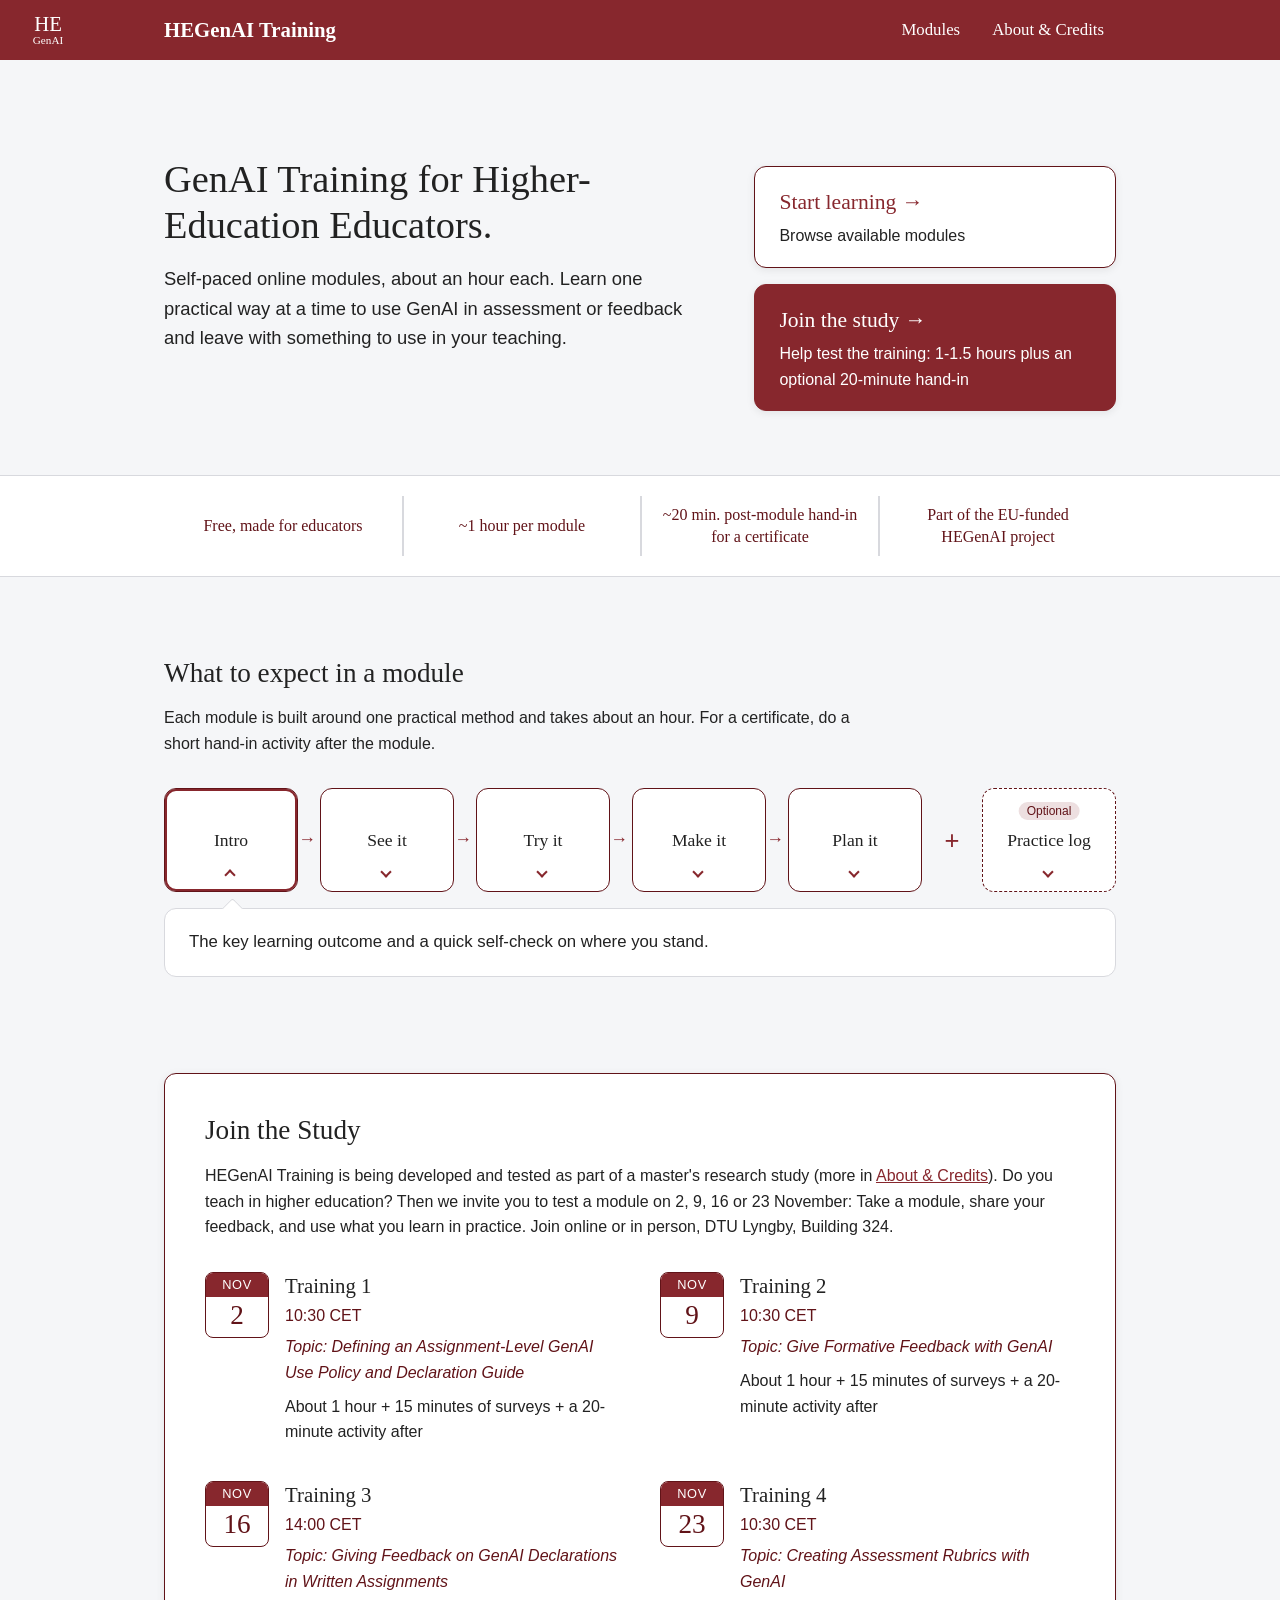
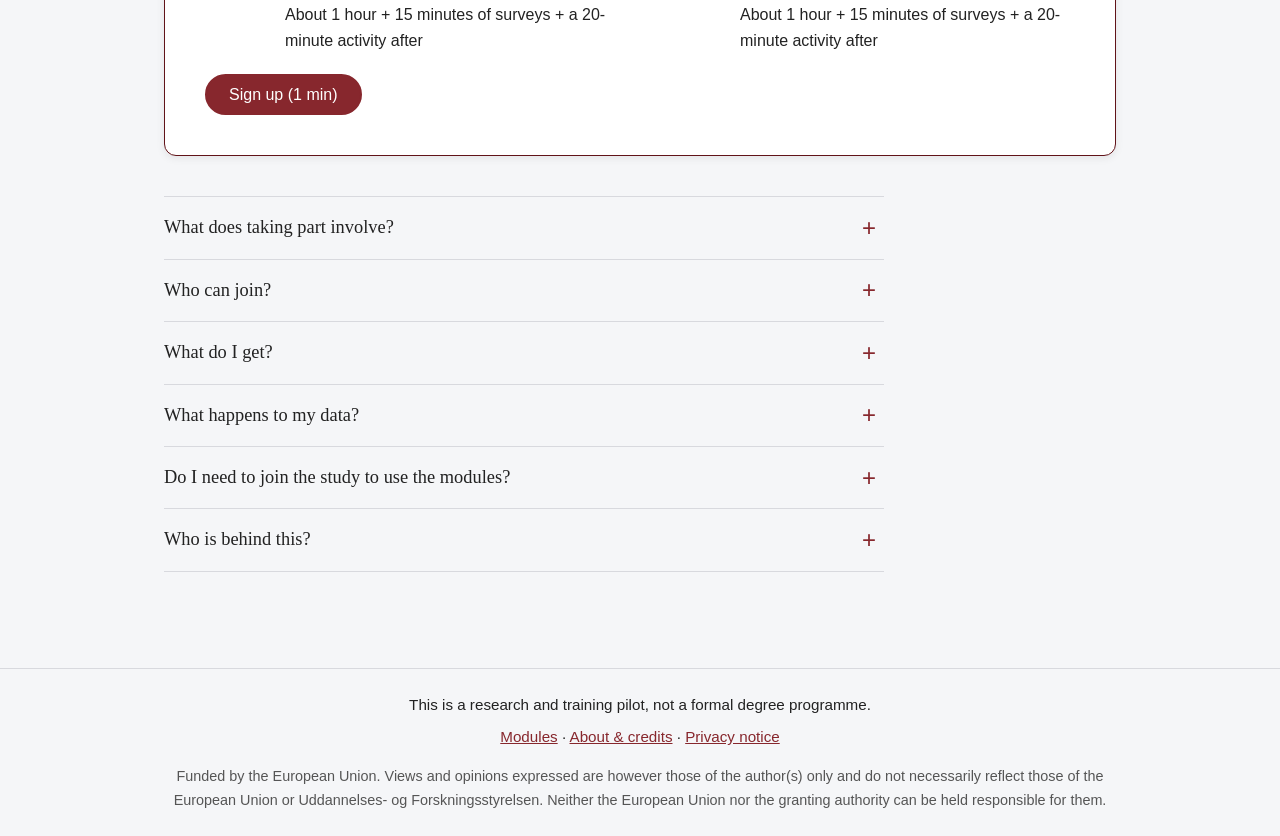
==== index.html @ 3d44ae88 "Small edit: Fix numbering of sessions 2-4, front page." ====
<!DOCTYPE html>
<html lang="en-GB">
<head>
    <meta charset="UTF-8">
    <meta name="viewport" content="width=device-width, initial-scale=1.0">

    <title>HEGenAI Training: GenAI in Higher Education Assessment &amp; Feedback</title>
    <meta name="description" content="A short, practical training for higher education educators on using generative AI in assessment and feedback.">
    <link rel="icon" type="image/svg+xml" href="assets/favicon.svg">

    <link rel="stylesheet" href="style.css">
</head>

<body>

    <a class="skip-link" href="#main">Skip to main content</a>

    <header class="site-header">
        <div class="site-header-inner">
            <a class="site-logo" href="index.html" aria-label="HEGenAI Training, home">
                <img src="assets/logo-w.svg" alt="">
                <span class="site-wordmark">HEGenAI Training</span>
            </a>
            <button type="button" class="menu-button" aria-expanded="false" aria-controls="site-nav" hidden>
                <span class="visually-hidden">Menu</span>
                <span class="menu-icon" aria-hidden="true"><span></span><span></span><span></span></span>
            </button>
            <nav class="site-nav" id="site-nav" aria-label="Main">
                <a href="modules.html">Modules</a>
                <a href="about.html">About &amp; Credits</a>
            </nav>
        </div>
    </header>

    <main id="main" class="home">

        <div class="site-container home-top">
            <section class="hero">
                <div class="hero-text">
                    <h1>GenAI Training for Higher-Education Educators.</h1>
                    <p class="hero-subline">Self-paced online modules, about an hour each. Learn one practical way at a time to use GenAI in assessment or feedback and leave with something to use in your teaching.</p>
                </div>

                <div class="start-tiles">
                    <a class="start-tile" href="modules.html">
                        <span class="start-tile-title">Start learning</span>
                        <span class="start-tile-text">Browse available modules</span>
                    </a>
                    <!-- STUDY: remove when sign-ups close -->
                    <!-- Then replace this tile with an "About the project" tile linking to about.html. -->
                    <a class="start-tile start-tile-accent" href="#study">
                        <span class="start-tile-title">Join the study</span>
                        <span class="start-tile-text">Help test the training: 1-1.5 hours plus an optional 20-minute hand-in</span>
                    </a>
                    <!-- /STUDY -->
                </div>
            </section>
        </div>

        <div class="fact-band">
            <ul class="fact-ribbon">
                <li>Free, made for educators</li>
                <li>~1 hour per module</li>
                <li><span>~20 min. <span class="no-break">post-module</span> <span class="no-break">hand-in</span> for a certificate</span></li>
                <li>Part of the EU-funded HEGenAI project</li>
            </ul>
        </div>

        <div class="site-container home-sections">
            <section class="section">
                <h2>What to expect in a module</h2>
                <p>Each module is built around one practical method and takes about an hour. For a certificate, do a short hand-in activity after the module.</p>

                <!-- Without JavaScript every panel is shown; home.js turns the cards into an accordion. -->
                <div class="block-flow">
                    <h3 class="block-card-heading">
                        <button type="button" class="block-card" id="block-card-intro" aria-expanded="true" aria-controls="block-panel-intro">
                            <span class="block-card-title">Intro</span>
                            <span class="block-card-chevron" aria-hidden="true"></span>
                        </button>
                    </h3>
                    <div class="block-panel" id="block-panel-intro" role="region" aria-labelledby="block-card-intro">
                        <p>The key learning outcome and a quick self-check on where you stand.</p>
                    </div>

                    <h3 class="block-card-heading">
                        <button type="button" class="block-card" id="block-card-see" aria-expanded="true" aria-controls="block-panel-see">
                            <span class="block-card-title">See it</span>
                            <span class="block-card-chevron" aria-hidden="true"></span>
                        </button>
                    </h3>
                    <div class="block-panel" id="block-panel-see" role="region" aria-labelledby="block-card-see">
                        <p>See the method used on one real example.</p>
                    </div>

                    <h3 class="block-card-heading">
                        <button type="button" class="block-card" id="block-card-try" aria-expanded="true" aria-controls="block-panel-try">
                            <span class="block-card-title">Try it</span>
                            <span class="block-card-chevron" aria-hidden="true"></span>
                        </button>
                    </h3>
                    <div class="block-panel" id="block-panel-try" role="region" aria-labelledby="block-card-try">
                        <p>Apply the method to your own material, using GenAI.</p>
                    </div>

                    <h3 class="block-card-heading">
                        <button type="button" class="block-card" id="block-card-make" aria-expanded="true" aria-controls="block-panel-make">
                            <span class="block-card-title">Make it</span>
                            <span class="block-card-chevron" aria-hidden="true"></span>
                        </button>
                    </h3>
                    <div class="block-panel" id="block-panel-make" role="region" aria-labelledby="block-card-make">
                        <p>Finish a tool you can use in your own assessment or feedback work.</p>
                    </div>

                    <h3 class="block-card-heading">
                        <button type="button" class="block-card" id="block-card-plan" aria-expanded="true" aria-controls="block-panel-plan">
                            <span class="block-card-title">Plan it</span>
                            <span class="block-card-chevron" aria-hidden="true"></span>
                        </button>
                    </h3>
                    <div class="block-panel" id="block-panel-plan" role="region" aria-labelledby="block-card-plan">
                        <p>Decide where it fits in your course, and when.</p>
                    </div>

                    <span class="block-flow-plus" aria-hidden="true">+</span>

                    <h3 class="block-card-heading block-card-heading-optional">
                        <button type="button" class="block-card block-card-optional" id="block-card-log" aria-expanded="true" aria-controls="block-panel-log">
                            <span class="optional-tag">Optional</span>
                            <span class="block-card-title">Practice log</span>
                            <span class="block-card-chevron" aria-hidden="true"></span>
                        </button>
                    </h3>
                    <div class="block-panel block-panel-optional" id="block-panel-log" role="region" aria-labelledby="block-card-log">
                        <p>Use what you made in practice, fill out the short practice log provided in the module, and hand it in for certification.</p>
                    </div>
                </div>
            </section>

            <!-- STUDY: remove when sign-ups close -->
            <section class="section" id="study">
                <div class="study-card">
                    <h2>Join the Study</h2>
                    <p>HEGenAI Training is being developed and tested as part of a master's research study (more in <a href="about.html">About &amp; Credits</a>). Do you teach in higher education? Then we invite you to test a module on 2, 9, 16 or 23 November: Take a module, share your feedback, and use what you learn in practice. Join online or in person, DTU Lyngby, Building 324.</p>

                    <ul class="study-events">
                        <li class="study-event">
                            <time class="event-date" datetime="2026-11-02"><span class="event-day">2</span> <span class="event-month">Nov</span></time>
                            <div>
                                <h3>Training 1</h3>
                                <p class="event-time">10:30 CET</p>
                                <p class="event-topic">Topic: Defining an Assignment-Level GenAI Use Policy and Declaration Guide</p>
                                <p>About 1 hour + 15 minutes of surveys + a 20-minute activity after</p>
                            </div>
                        </li>
                        <li class="study-event">
                            <time class="event-date" datetime="2026-11-09"><span class="event-day">9</span> <span class="event-month">Nov</span></time>
                            <div>
                                <h3>Training 2</h3>
                                <p class="event-time">10:30 CET</p>
                                <p class="event-topic">Topic: Give Formative Feedback with GenAI</p>
                                <p>About 1 hour + 15 minutes of surveys + a 20-minute activity after</p>
                            </div>
                        </li>
                        <li class="study-event">
                            <time class="event-date" datetime="2026-11-16"><span class="event-day">16</span> <span class="event-month">Nov</span></time>
                            <div>
                                <h3>Training 3</h3>
                                <p class="event-time">14:00 CET</p>
                                <p class="event-topic">Topic: Giving Feedback on GenAI Declarations in Written Assignments</p>
                                <p>About 1 hour + 15 minutes of surveys + a 20-minute activity after</p>
                            </div>
                        </li>
                        <li class="study-event">
                            <time class="event-date" datetime="2026-11-23"><span class="event-day">23</span> <span class="event-month">Nov</span></time>
                            <div>
                                <h3>Training 4</h3>
                                <p class="event-time">10:30 CET</p>
                                <p class="event-topic">Topic: Creating Assessment Rubrics with GenAI</p>
                                <p>About 1 hour + 15 minutes of surveys + a 20-minute activity after</p>
                            </div>
                        </li>
                    </ul>
                    <p> </p>

                    <p><a class="pill-button" href="https://www.survey-xact.dk/LinkCollector?key=PE5CLT7CJ5C2" target="_blank" rel="noopener noreferrer">Sign up (1 min)</a></p>
                </div>

                <div class="faq">
                    <details class="faq-item" name="faq">
                        <summary>What does taking part involve?</summary>
                        <p>Sign up, join one or more sessions where you do a module, answer short surveys before and after, and do a short activity to hand in within 2 weeks from the session.</p>
                    </details>
                    <details class="faq-item" name="faq">
                        <summary>Who can join?</summary>
                        <p>Anyone teaching in higher education, in any discipline and with any level of GenAI experience.</p>
                    </details>
                    <details class="faq-item" name="faq">
                        <summary>What do I get?</summary>
                        <p>Learn one practical way to use GenAI in assessment or feedback, and keep what you make with it.</p>
                    </details>
                    <details class="faq-item" name="faq">
                        <summary>What happens to my data?</summary>
                        <p>Taking part is voluntary and you can withdraw at any time. Progress and self-check answers stay in your own browser. Details are in the <a href="privacy.html">privacy notice</a>.</p>
                    </details>
                    <details class="faq-item" name="faq">
                        <summary>Do I need to join the study to use the modules?</summary>
                        <p>No. The study is a separate, optional way to take part.</p>
                    </details>
                    <details class="faq-item" name="faq">
                        <summary>Who is behind this?</summary>
                        <p>A master's thesis at DTU, part of the Erasmus+ HEGenAI project. More in <a href="about.html">About &amp; Credits</a>.</p>
                    </details>
                </div>
            </section>
            <!-- /STUDY -->
        </div>

    </main>

    <footer class="site-footer">
        <!-- EU emblem goes here once assets/eu-emblem.svg or assets/eu-emblem.png exists (official artwork, unmodified), e.g.:
        <img class="footer-emblem" src="assets/eu-emblem.svg" alt="Funded by the European Union">
        -->
        <p>This is a research and training pilot, not a formal degree programme.</p>
        <p class="footer-links"><a href="modules.html">Modules</a> · <a href="about.html#credits">About &amp; credits</a> · <a href="privacy.html">Privacy notice</a></p>
        <p class="funding-disclaimer">Funded by the European Union. Views and opinions expressed are however those of the author(s) only and do not necessarily reflect those of the European Union or Uddannelses- og Forskningsstyrelsen. Neither the European Union nor the granting authority can be held responsible for them.</p>
    </footer>

    <script src="site-header.js"></script>
    <script src="home.js"></script>
</body>
</html>
---- style.css ----
:root {
    --primary: #87272d;
    --primary-dark: #611318;
    --date-text: #a8262f; /* a touch brighter than --primary so dates stand out */
    --primary-tint: #eddfe0; /* light wash of --primary for hover states and bar tracks */
    --page-background: #f5f6f8;
    --correct-bg: #e7f2dc;
    --correct-line: #4a7c3a;
    --correct-text: #2f6a2c;
    --correct-tint: #d3e6c0;
    --text: #222;
    --text-muted: #555;
    --line: #d8d9de;
    --header-height: 60px;
    --resource-panel-width: 400px;
}

* {
    box-sizing: border-box;
}

body {
    margin: 0;
    min-height: 100vh;
    display: flex;
    flex-direction: column;
    font-family: Arial, sans-serif;
    font-weight: 300;
    line-height: 1.6;
    background-color: var(--page-background);
    color: var(--text);
}

.site-container {
    flex: 1 0 auto;
    width: 100%;
    max-width: 1000px;
    margin: 0 auto;
    padding: 40px 24px;
}

a {
    color: var(--primary);
}

a:hover {
    text-decoration: underline;
}

a:focus-visible,
button:focus-visible {
    outline: 3px solid var(--primary);
    outline-offset: 2px;
}

h1,
h2,
h3 {
    font-family: Georgia, serif;
    font-weight: 400;
    line-height: 1.2;
}

[hidden] {
    display: none !important;
}

.visually-hidden {
    position: absolute;
    width: 1px;
    height: 1px;
    margin: -1px;
    padding: 0;
    overflow: hidden;
    clip: rect(0 0 0 0);
    white-space: nowrap;
    border: 0;
}

@media (prefers-reduced-motion: no-preference) {

    html {
        scroll-behavior: smooth;
    }
}

/* Keeps linked-to headings clear of the sticky header. */
html {
    scroll-padding-top: calc(var(--header-height) + 16px);
}

/* Off screen until it receives keyboard focus. */
.skip-link {
    position: absolute;
    z-index: 20;
    top: 8px;
    left: 8px;
    padding: 8px 20px;
    border-radius: 999px;
    background-color: white;
    color: var(--primary);
    font-weight: 400;
    text-decoration: none;
    transform: translateY(-200%);
}

.skip-link:focus {
    transform: none;
}

.skip-link:focus-visible {
    outline-color: white;
}


.site-header {
    --logo-size: 48px;
    --logo-left: 24px;
    position: sticky;
    top: 0;
    z-index: 10;
    background-color: var(--primary);
}

/* The wordmark lines up with the page content below (max 1000px wide with
   24px padding), but never closer to the logo than 12px. */
.site-header-inner {
    display: flex;
    flex-wrap: wrap; /* without JavaScript the nav drops to a second line on narrow screens */
    align-items: center;
    gap: 0 16px;
    min-height: var(--header-height);
    padding-right: max(24px, calc((100% - 1000px) / 2 + 24px));
    padding-left: max(calc(var(--logo-left) + var(--logo-size) + 12px), calc((100% - 1000px) / 2 + 24px));
}

.site-logo {
    color: white;
    text-decoration: none;
}

.site-logo:hover {
    text-decoration: none;
}

.site-logo:focus-visible {
    outline-color: white;
}

/* At the far left of the header, outside the content width. */
.site-logo img {
    position: absolute;
    top: 50%;
    left: var(--logo-left);
    display: block;
    width: var(--logo-size);
    height: var(--logo-size);
    transform: translateY(-50%);
}

.site-wordmark {
    font-family: Georgia, serif;
    font-size: 1.3rem;
    font-weight: 700;
    white-space: nowrap;
}

.site-nav {
    display: flex;
    align-self: stretch;
    gap: 8px;
    margin-left: auto;
}

/* Top and bottom borders of equal width keep the text centred
   while the bottom one marks the current page. */
.site-nav a {
    display: flex;
    align-items: center;
    min-height: 44px;
    padding: 0 12px;
    border-top: 3px solid transparent;
    border-bottom: 3px solid transparent;
    font-family: Georgia, serif;
    font-size: 1.05rem;
    color: white;
    text-decoration: none;
}

/* A light thickening of the strokes; unlike bold it does not change the link's width. */
.site-nav a:hover {
    text-shadow: 0.4px 0 0 currentColor, -0.4px 0 0 currentColor;
}

.site-nav a[aria-current="page"] {
    border-bottom-color: white;
}

.site-nav a:focus-visible {
    outline-color: white;
    outline-offset: -3px;
}

/* Shown by site-header.js on narrow screens only. */
.menu-button {
    display: none;
}

.menu-button:focus-visible {
    outline-color: white;
}

.menu-icon {
    position: relative;
    display: block;
    width: 24px;
    height: 18px;
}

.menu-icon span {
    position: absolute;
    left: 0;
    width: 100%;
    height: 2px;
    border-radius: 2px;
    background-color: white;
    transition: transform 0.2s ease, opacity 0.2s ease;
}

.menu-icon span:nth-child(1) {
    top: 0;
}

.menu-icon span:nth-child(2) {
    top: 8px;
}

.menu-icon span:nth-child(3) {
    top: 16px;
}

.menu-button[aria-expanded="true"] .menu-icon span:nth-child(1) {
    transform: translateY(8px) rotate(45deg);
}

.menu-button[aria-expanded="true"] .menu-icon span:nth-child(2) {
    opacity: 0;
}

.menu-button[aria-expanded="true"] .menu-icon span:nth-child(3) {
    transform: translateY(-8px) rotate(-45deg);
}

/* Keep in step with the breakpoint in site-header.js. */
@media (max-width: 720px) {

    :root {
        --header-height: 52px;
    }

    .site-header {
        --logo-size: 40px;
        --logo-left: 16px;
    }

    .site-header-inner {
        gap: 0 8px;
        padding-right: 16px;
        padding-left: calc(var(--logo-left) + var(--logo-size) + 10px);
    }

    .site-wordmark {
        font-size: 1.15rem;
    }

    .site-nav {
        gap: 0;
    }

    /* Slides up out of view while scrolling down; site-header.js sets the class. */
    .site-header {
        transition: transform 0.3s ease;
    }

    .site-header.is-hidden {
        transform: translateY(-100%);
    }

    .site-header.has-menu .menu-button {
        display: flex;
        align-items: center;
        justify-content: center;
        width: 44px;
        height: 44px;
        margin-left: auto;
        padding: 0;
        border: 0;
        border-radius: 8px;
        background: none;
        cursor: pointer;
    }

    .site-header.has-menu .menu-button:hover {
        background-color: var(--primary-dark);
    }

    /* The open menu drops down below the header, over the page. */
    .site-header.has-menu .site-nav {
        display: none;
        position: absolute;
        top: 100%;
        left: 0;
        right: 0;
        flex-direction: column;
        margin: 0;
        border-top: 1px solid rgba(255, 255, 255, 0.4);
        background-color: var(--primary);
        box-shadow: 0 6px 12px rgba(0, 0, 0, 0.2);
    }

    .site-header.has-menu .site-nav.is-open {
        display: flex;
    }

    .site-header.has-menu .site-nav a {
        min-height: 48px;
        padding: 8px 24px;
        border: 0;
        border-left: 4px solid transparent;
    }

    .site-header.has-menu .site-nav a + a {
        border-top: 1px solid rgba(255, 255, 255, 0.25);
    }

    .site-header.has-menu .site-nav a:hover {
        background-color: var(--primary-dark);
    }

    .site-header.has-menu .site-nav a[aria-current="page"] {
        border-left-color: white;
        background-color: var(--primary-dark);
    }
}


/* Slim pill, used for the sign-up link. */
.pill-button {
    display: inline-block;
    padding: 6px 22px;
    border: 2px solid var(--primary);
    border-radius: 999px;
    background-color: var(--primary);
    color: white;
    font-family: inherit;
    font-size: 1rem;
    font-weight: 400;
    line-height: inherit;
    text-decoration: none;
    cursor: pointer;
    transition: background-color 0.15s ease, color 0.15s ease, box-shadow 0.15s ease, transform 0.15s ease;
}

/* Red buttons get a white line just inside the red edge on hover. */
.pill-button:hover {
    box-shadow: inset 0 0 0 2px white;
    color: white;
    text-decoration: none;
    transform: translateY(-2px);
}

.pill-button:focus-visible {
    outline-offset: 3px;
}

/* Pressed: blank pill with a red outline and red text. */
.pill-button:active {
    border-color: var(--primary);
    background-color: white;
    box-shadow: none;
    color: var(--primary);
    transform: none;
}

/* Outlined pill for actions that should not stand out as much. */
.pill-button-secondary {
    background-color: white;
    color: var(--primary);
}

.pill-button-secondary:hover,
.pill-button-secondary:active {
    border-color: var(--primary-dark);
    background-color: var(--primary-tint);
    box-shadow: none;
    color: var(--primary-dark);
}


/* Landing page: main holds full-width bands, so it takes over the sticky-footer
   role of .site-container, and the containers inside it set the spacing. The
   gaps grow with the weight of the break: most room around the ribbon and
   before the study, less inside sections. */
.home {
    flex: 1 0 auto;
    width: 100%;
}

.home .home-top {
    padding-top: 96px;
    padding-bottom: 64px;
}

.home .home-sections {
    padding-top: 80px;
    padding-bottom: 96px;
}

.home-sections .section {
    margin-bottom: 96px;
}

.home-sections .section:last-child {
    margin-bottom: 0;
}

@media (max-width: 720px) {

    .home .home-top {
        padding-top: 48px;
        padding-bottom: 48px;
    }

    .home .home-sections {
        padding-top: 56px;
        padding-bottom: 64px;
    }

    .home-sections .section {
        margin-bottom: 64px;
    }
}

.hero {
    display: grid;
    gap: 32px 48px;
}

.hero h1 {
    margin: 0 0 16px;
    font-size: 2.4rem;
}

.hero-subline {
    max-width: 34em;
    margin: 0;
    font-size: 1.15rem;
}

.start-tiles {
    display: grid;
    gap: 16px;
}

.start-tile {
    display: block;
    padding: 18px 24px;
    border: 1px solid var(--primary-dark);
    border-radius: 12px;
    background-color: white;
    box-shadow: 0 2px 8px rgba(0, 0, 0, 0.08);
    color: var(--text);
    text-decoration: none;
    transition: box-shadow 0.15s ease;
}

/* Hover draws a thicker line just inside the edge: red on white, white on red. */
.start-tile:hover {
    box-shadow: inset 0 0 0 2px var(--primary), 0 2px 8px rgba(0, 0, 0, 0.08);
    text-decoration: none;
}

.start-tile-title {
    display: block;
    margin-bottom: 4px;
    font-family: Georgia, serif;
    font-size: 1.35rem;
    color: var(--primary);
}

.start-tile-title::after {
    content: " \2192";
    content: " \2192" / "";
}

.start-tile-text {
    display: block;
}

.start-tile-accent {
    border-color: var(--primary);
    background-color: var(--primary);
    color: white;
}

.start-tile-accent .start-tile-title {
    color: white;
}

.start-tile-accent:hover {
    box-shadow: inset 0 0 0 2px white, 0 2px 8px rgba(0, 0, 0, 0.08);
}

@media (min-width: 800px) {

    .hero {
        grid-template-columns: minmax(0, 3fr) minmax(0, 2fr);
        align-items: start;
    }

    /* Lines the first tile up with the top of the capitals in the heading,
       which sit about a quarter of the font size below the heading's box. */
    .start-tiles {
        margin-top: calc(2.4rem * 0.25);
    }
}


/* Four short facts on a white band across the full width of the screen:
   a row on wide screens, two by two on narrow ones. The dividers stop short
   of the band's edges. */
.fact-band {
    border-top: 1px solid var(--line);
    border-bottom: 1px solid var(--line);
    background-color: white;
}

.fact-ribbon {
    display: grid;
    grid-template-columns: repeat(4, minmax(0, 1fr));
    max-width: 1000px;
    margin: 0 auto;
    padding: 8px 24px;
    list-style: none;
}

.fact-ribbon li {
    position: relative;
    display: flex;
    align-items: center;
    justify-content: center;
    margin: 12px 0; /* keeps the dividers clear of the band's edges */
    padding: 8px 16px;
    font-family: Georgia, serif;
    line-height: 1.35;
    text-align: center;
    color: var(--primary-dark);
}

/* Borders, not drawn lines: borders snap to whole pixels, so every divider
   comes out equally thick. */
.fact-ribbon li + li {
    border-left: 2px solid var(--line);
}

.no-break {
    white-space: nowrap;
}

@media (max-width: 720px) {

    .fact-ribbon {
        grid-template-columns: repeat(2, minmax(0, 1fr));
        padding: 4px 16px;
    }

    .fact-ribbon li {
        padding: 8px 12px;
    }

    /* Only the right-hand column gets a vertical divider. */
    .fact-ribbon li:nth-child(odd) {
        border-left: 0;
    }

    /* Horizontal divider above the second row, midway between the rows. */
    .fact-ribbon li:nth-child(n+3)::after {
        content: "";
        position: absolute;
        top: -13px;
        left: 12%;
        right: 12%;
        border-top: 2px solid var(--line);
    }
}


/* The blocks of a module as cards. On narrow screens each panel sits under its
   card, like an accordion. On wide screens the cards form one row and the panels
   use the row below it: each under its own card without JavaScript, and across
   the full width once home.js has made it one-at-a-time. */
.block-flow {
    display: grid;
    gap: 8px;
    margin-top: 32px;
}

.block-card-heading {
    display: flex;
    margin: 0;
    font-size: 1.1rem;
}

/* Narrow screens: a bar with the title in the middle and the chevron on the right. */
.block-card {
    position: relative;
    display: flex;
    flex: 1;
    align-items: center;
    justify-content: center;
    gap: 8px;
    min-height: 56px;
    padding: 11px 45px;
    border: 1px solid var(--primary-dark);
    border-radius: 12px;
    background-color: white;
    color: var(--text);
    font-family: Georgia, serif;
    font-size: inherit;
    line-height: 1.2;
    cursor: pointer;
    transition: box-shadow 0.15s ease;
}

/* Same as the hero tiles: a thicker red line just inside the edge. */
.block-card:hover,
.is-enhanced .block-card[aria-expanded="true"] {
    box-shadow: inset 0 0 0 2px var(--primary);
}

.block-card-optional {
    border-style: dashed;
}

.optional-tag {
    padding: 0 8px;
    border-radius: 999px;
    background-color: var(--primary-tint);
    font-family: Arial, sans-serif;
    font-size: 0.75rem;
    line-height: 1.5;
    color: var(--primary-dark);
}

.block-card-chevron {
    display: none;
    position: absolute;
    top: 50%;
    right: 20px;
    width: 8px;
    height: 8px;
    margin-top: -6px;
    border-right: 2px solid var(--primary);
    border-bottom: 2px solid var(--primary);
    transform: rotate(45deg);
    transition: transform 0.2s ease;
}

.is-enhanced .block-card-chevron {
    display: block;
}

.block-card[aria-expanded="true"] .block-card-chevron {
    transform: translateY(3px) rotate(-135deg);
}

.block-flow-plus {
    font-size: 1.6rem;
    line-height: 1;
    text-align: center;
    color: var(--primary);
}

/* A speech bubble whose pointer sits under the open card;
   home.js sets --pointer-x, otherwise it points at the middle. */
.block-panel {
    position: relative;
    margin: 4px 0;
    padding: 16px 20px;
    border: 1px solid var(--line);
    border-radius: 12px;
    background-color: white;
}

/* A square turned on its corner. Only its top and left edges have a border,
   and its white fill covers the panel's border where the two overlap. */
.block-panel::before {
    content: "";
    position: absolute;
    top: -8px;
    left: var(--pointer-x, 50%);
    width: 14px;
    height: 14px;
    margin-left: -7px;
    border-top: 1px solid var(--line);
    border-left: 1px solid var(--line);
    border-radius: 3px 0 0 0;
    background-color: white;
    transform: rotate(45deg);
}

.block-panel p {
    margin: 0;
    font-size: 1.05rem;
}

@media (prefers-reduced-motion: no-preference) {

    .is-enhanced .block-panel {
        animation: panel-in 0.2s ease;
    }
}

@keyframes panel-in {

    from {
        opacity: 0;
        transform: translateY(-4px);
    }
}

/* Wide screens: tall cards with the title in the middle, the chevron at the
   bottom and the "Optional" tag at the top. */
@media (min-width: 721px) {

    .block-flow {
        grid-template-columns: repeat(5, minmax(0, 1fr)) 16px minmax(0, 1fr);
        gap: 16px 22px;
    }

    .block-card-heading,
    .block-flow-plus {
        grid-row: 1;
    }

    .block-flow-plus {
        grid-column: 6;
        align-self: center;
    }

    .block-card {
        min-height: 104px;
        padding: 25px 11px;
    }

    .block-card-chevron {
        top: auto;
        right: auto;
        bottom: 15px;
        left: 50%;
        margin: 0 0 0 -5px;
    }

    .optional-tag {
        position: absolute;
        top: 13px;
        left: 50%;
        transform: translateX(-50%);
    }

    /* Arrows in the gaps between the first five cards. */
    .block-card-heading {
        position: relative;
    }

    .block-card-heading:nth-of-type(-n+4)::after {
        content: "\2192";
        content: "\2192" / "";
        position: absolute;
        top: 50%;
        right: -18px;
        transform: translateY(-50%);
        font-family: Arial, sans-serif;
        color: var(--primary);
    }

    .block-panel {
        grid-row: 2;
        margin: 0;
    }

    .block-card-heading-optional,
    .block-panel-optional {
        grid-column: 7;
    }

    .block-flow.is-enhanced .block-panel {
        grid-column: 1 / -1;
        padding: 20px 24px;
    }
}

@media (min-width: 721px) and (max-width: 900px) {

    .block-card-heading {
        font-size: 1rem;
    }
}


.section {
    margin: 0 0 48px;
}

.section h2 {
    margin: 0 0 16px;
    font-size: 1.7rem;
}

.section p,
.section li {
    max-width: 720px;
}

.section ul {
    padding-left: 20px;
}

.to-be-confirmed {
    font-style: italic;
}


.cards {
    display: grid;
    grid-template-columns: repeat(2, 1fr);
    gap: 24px;
}

.card {
    padding: 24px;
    border: 1px solid var(--primary-dark);
    border-radius: 12px;
    background-color: white;
    box-shadow: 0 2px 8px rgba(0, 0, 0, 0.08);
}

.card h3 {
    margin: 0 0 12px;
    font-size: 1.4rem;
}

.card ul {
    margin: 0;
    padding-left: 20px;
}

.card li {
    margin: 0 0 6px;
}


.faq {
    max-width: 720px;
    margin-top: 24px;
    border-top: 1px solid var(--line);
}

.faq-item {
    border-bottom: 1px solid var(--line);
}

.faq-item summary {
    position: relative;
    padding: 16px 40px 16px 0;
    font-family: Georgia, serif;
    font-size: 1.15rem;
    cursor: pointer;
    list-style: none;
}

.faq-item summary::-webkit-details-marker {
    display: none;
}

.faq-item summary::after {
    content: "+";
    position: absolute;
    top: 50%;
    right: 8px;
    transform: translateY(-50%);
    font-family: Arial, sans-serif;
    font-size: 1.5rem;
    color: var(--primary);
}

.faq-item[open] summary::after {
    content: "−";
}

.faq-item summary:hover {
    color: var(--primary);
}

.faq-item summary:focus-visible {
    outline: 3px solid var(--primary);
    outline-offset: 2px;
}

.faq-item p {
    margin: 0 0 16px;
}


/* The white card holds the invitation and the sign-up button; the FAQs follow below it. */
.study-card {
    padding: 40px;
    border: 1px solid var(--primary-dark);
    border-radius: 12px;
    background-color: white;
    box-shadow: 0 2px 8px rgba(0, 0, 0, 0.08);
}

.study-card > :last-child {
    margin-bottom: 0;
}

/* Inside the card the text may use the card's full width. */
.study-card p {
    max-width: none;
}

#study .faq {
    margin-top: 40px;
}

/* The two events side by side, each with a calendar-style date;
   stacked on narrow screens. */
.section .study-events {
    display: grid;
    grid-template-columns: repeat(2, minmax(0, 1fr));
    gap: 36px 40px;
    margin: 32px 0 20px;
    padding: 0;
    list-style: none;
}

.section .study-event {
    display: flex;
    align-items: flex-start;
    gap: 16px;
    max-width: none;
}

.event-date {
    flex: none;
    display: flex;
    flex-direction: column;
    align-items: center;
    width: 64px;
    overflow: hidden;
    border: 1px solid var(--primary-dark);
    border-radius: 8px;
    text-align: center;
}

.event-month {
    align-self: stretch;
    padding: 2px 0;
    background-color: var(--primary);
    font-size: 0.8rem;
    font-weight: 400;
    letter-spacing: 0.05em;
    text-transform: uppercase;
    color: white;
}

.event-day {
    order: 1; /* under the month, as on a calendar page */
    padding: 4px 0 6px;
    font-family: Georgia, serif;
    font-size: 1.7rem;
    line-height: 1.1;
    color: var(--primary-dark);
}

.study-event h3 {
    margin: 2px 0 4px;
    font-size: 1.3rem;
}

.study-event p {
    margin: 0;
}

.study-event .event-time {
    margin-bottom: 6px;
    font-weight: 400;
    color: var(--primary-dark);
}

.study-event .event-topic {
    margin-bottom: 8px;
    font-style: italic;
    color: var(--primary-dark);
}

@media (max-width: 720px) {

    .section .study-events {
        grid-template-columns: 1fr;
    }
}

@media (max-width: 550px) {

    .study-card {
        padding: 24px 16px;
    }
}


.notice {
    max-width: 720px;
    margin: 0 auto;
}

.notice h1,
.page-title {
    margin: 0 0 8px;
    font-size: 2.2rem;
}

.notice h2 {
    margin: 32px 0 8px;
    font-size: 1.5rem;
}

.notice ul {
    padding-left: 20px;
}

.notice section {
    margin: 0 0 8px;
}

#module-list {
    margin-top: 24px;
}

.module-cluster {
    margin: 0 0 32px;
}

.module-cluster-title {
    margin: 0 0 16px;
    font-size: 1.4rem;
}

.module-cards {
    margin: 0;
    padding: 0;
    list-style: none;
}

.module-card {
    display: flex;
    flex-direction: column;
}

.module-number {
    margin: 0 0 4px;
    font-weight: 400;
    color: var(--date-text);
}

.module-card h3 a {
    text-decoration: none;
}

.module-card h3 a:hover {
    text-decoration: underline;
}

.module-outcome {
    margin: 0 0 8px;
}

.module-length {
    margin: 0 0 16px;
    color: var(--text-muted);
}

.module-progress {
    margin: 0 0 16px;
}

.progress-bar {
    height: 6px;
    overflow: hidden;
    border-radius: 999px;
    background-color: var(--primary-tint);
}

.progress-bar-fill {
    height: 100%;
    background-color: var(--primary);
}

.module-progress-label {
    margin: 6px 0 0;
    font-size: 0.9rem;
    color: var(--text-muted);
}

.module-status {
    margin-top: auto;
}

.status-pill {
    display: inline-block;
    padding: 6px 22px;
    border: 2px solid var(--line);
    border-radius: 999px;
    color: var(--text-muted);
}

.progress-note {
    margin-top: 32px;
}

.progress-note p {
    margin: 0 0 12px;
}

.reset-confirm p {
    font-weight: 400;
}

.reset-confirm .pill-button {
    margin: 0 8px 8px 0;
}

.reset-status {
    margin-top: 12px;
}


/* Module page (module.html) */
.module-header {
    margin: 0 0 24px;
}

/* Coming-soon pages: the outcome card sits directly under the header. */
.module-header + .outcome-card {
    margin-bottom: 24px;
}

.outcome-card {
    display: grid;
    gap: 16px 24px;
    border-left: 4px solid var(--primary);
}

.outcome-label {
    margin: 0 0 8px;
    font-size: 0.9rem;
    color: var(--date-text);
}

.outcome-sentence {
    max-width: 40em;
    margin: 0 0 12px;
    font-family: Georgia, serif;
    font-size: 1.3rem;
    line-height: 1.4;
    color: var(--text);
}

.module-meta-separator {
    font-size: 1.6em;
    line-height: 1;
}

.module-meta {
    display: flex;
    flex-wrap: wrap;
    align-items: center;
    gap: 8px 16px;
    margin: 16px 0 0;
    font-size: 0.9rem;
    color: var(--date-text);
}

/* "Before you start": same card as the contents panel, labels above the text. */
.module-facts {
    padding: 20px;
}

.module-facts dl {
    margin: 0;
}

.module-facts dt,
.module-facts dd {
    font-size: 0.9rem;
}

.module-facts dt {
    color: var(--date-text);
}

.module-facts dd {
    margin: 0;
}

.module-facts dd + dt {
    margin-top: 12px;
}

/* A printed page (A4 shape) shrunk to a quarter: the page is laid out 600px
   wide and scaled down, so it looks like the full guide. */
.outcome-preview {
    width: 150px;
}

.preview-frame {
    position: relative;
    width: 150px;
    height: 212px;
    overflow: hidden;
    border: 1px solid var(--line);
    background-color: white;
    box-shadow: 0 2px 8px rgba(0, 0, 0, 0.12);
}

.preview-page {
    width: 600px;
    height: 848px;
    padding: 48px;
    font-size: 15px;
    transform: scale(0.25);
    transform-origin: top left;
}

.preview-open {
    position: absolute;
    inset: 0;
    width: 100%;
    padding: 0;
    border: 0;
    background: none;
    cursor: pointer;
}

.preview-open:hover {
    background-color: rgba(135, 39, 45, 0.06);
    box-shadow: inset 0 0 0 2px var(--primary);
}

.preview-open:focus-visible {
    outline-offset: -3px;
}

.outcome-figure {
    margin: 0;
}

.outcome-figure img {
    display: block;
    max-width: 100%;
    height: auto;
    border: 1px solid var(--line);
    border-radius: 8px;
}

.outcome-figure figcaption {
    margin-top: 8px;
    font-size: 0.9rem;
    color: var(--text-muted);
}

@media (min-width: 700px) {

    .outcome-card.has-image {
        grid-template-columns: minmax(0, 1fr) 40%;
        align-items: start;
    }
}

@media (min-width: 560px) {

    .outcome-card.has-preview {
        grid-template-columns: minmax(0, 1fr) auto;
        align-items: start;
    }
}

.module-layout {
    display: grid;
    gap: 32px;
}

.module-content {
    min-width: 0;
}

.module-content > * + * {
    margin-top: 24px;
}

.module-content h2,
.contents-title {
    margin: 0 0 8px;
}

.module-content h2 {
    font-size: 1.5rem;
}

.standing-count {
    margin: 0 0 8px;
    font-weight: 400;
}

.standing-next {
    margin: 12px 0 0;
}

.block-strip ol {
    display: flex;
    flex-wrap: wrap;
    gap: 8px;
    margin: 0;
    padding: 0;
    list-style: none;
}

.block-pill {
    display: inline-block;
    padding: 4px 16px;
    border: 2px solid var(--primary);
    border-radius: 999px;
    background-color: white;
    color: var(--primary);
    font-weight: 400;
    text-decoration: none;
}

.block-pill:hover {
    background-color: var(--primary-tint);
    text-decoration: none;
}

/* Same look as a pressed "Mark as done" button. */
.block-pill.is-done {
    background-color: var(--primary);
    color: white;
}

.block-pill.is-done:hover {
    box-shadow: inset 0 0 0 2px white;
}

.block-time {
    margin: 0 0 16px;
    font-size: 0.95rem;
    color: var(--text-muted);
}

.block-body > :first-child {
    margin-top: 0;
}

.block-body > :last-child {
    margin-bottom: 0;
}

.block-body h3 {
    margin: 24px 0 8px;
    font-size: 1.25rem;
}

.block-body ul,
.block-body ol {
    padding-left: 20px;
}

.callout {
    margin: 16px 0;
    padding: 12px 16px;
    border-left: 4px solid var(--primary);
    border-radius: 0 8px 8px 0;
    background-color: var(--primary-tint);
}

.callout > :first-child {
    margin-top: 0;
}

.callout > :last-child {
    margin-bottom: 0;
}

.callout-title {
    margin: 0 0 8px;
    font-size: 1.1rem;
}

/* The numbered form in a block (form.js). */
.form-tools {
    display: flex;
    flex-wrap: wrap;
    gap: 8px 12px;
    margin: 16px 0;
}

.form-steps {
    margin-top: 8px;
}

.form-step-heading {
    margin: 0 0 4px;
}

.form-step-title {
    margin: 0;
    font-weight: 700;
}

.form-guidance {
    margin: 0 0 8px;
}

.form-label {
    display: block;
    margin: 12px 0 4px;
    font-size: 0.9rem;
    font-weight: 700;
}

.form-control {
    display: block;
    width: 100%;
    max-width: 640px;
    padding: 8px 12px;
    border: 1px solid #767676;
    border-radius: 8px;
    background-color: white;
    color: var(--text);
    font: inherit;
}

textarea.form-control {
    resize: vertical;
}

.form-control:focus-visible {
    outline: 3px solid var(--primary);
    outline-offset: 2px;
}

.form-level-sentence {
    max-width: 640px;
}

.form-level-sentence p {
    margin: 8px 0 0;
    padding-left: 12px;
    border-left: 4px solid var(--primary);
}

.form-steps .dropdown {
    max-width: 640px;
}

.form-footer {
    margin-top: 24px;
}

.form-status {
    min-height: 1.6em;
    margin: 8px 0 0;
    font-size: 0.9rem;
    color: var(--text-muted);
}

/* Drop-downs in block content: <details class="dropdown">. The chevron turns
   to show whether it is open. */
.dropdown {
    margin: 16px 0;
    border: 1px solid var(--line);
    border-radius: 12px;
    background-color: white;
}

.dropdown > summary {
    display: flex;
    align-items: center;
    gap: 12px;
    padding: 12px 16px;
    border-radius: 12px;
    font-family: Georgia, serif;
    font-size: 1.1rem;
    list-style: none;
    cursor: pointer;
}

.dropdown > summary::-webkit-details-marker {
    display: none;
}

.dropdown > summary::before {
    content: "";
    flex: none;
    width: 8px;
    height: 8px;
    margin: 0 2px;
    border-right: 2px solid var(--primary);
    border-bottom: 2px solid var(--primary);
    transform: rotate(-45deg);
}

.dropdown[open] > summary::before {
    transform: rotate(45deg);
}

.dropdown > summary:hover {
    color: var(--primary);
}

.dropdown > summary:focus-visible {
    outline: 3px solid var(--primary);
    outline-offset: 2px;
}

.dropdown[open] > summary {
    border-bottom: 1px solid var(--line);
    border-radius: 12px 12px 0 0;
}

/* A drop-down directly after a step list lines up with the step text. */
.dropdown-under-steps {
    margin-top: -8px;
    margin-left: 44px;
}

@media (max-width: 550px) {

    .dropdown-under-steps {
        margin-left: 38px;
    }
}

/* A slim grey rule above a paragraph that starts a new part of a block. */
.block-body .section-divider {
    margin-top: 40px;
    padding-top: 24px;
    border-top: 1px solid var(--line);
}

.dropdown-body {
    padding: 12px 16px 16px;
}

.dropdown-body > :first-child {
    margin-top: 0;
}

.dropdown-body > :last-child {
    margin-bottom: 0;
}

.dropdown .dropdown > summary {
    font-size: 1rem;
}

.level-list li {
    margin-bottom: 8px;
}

.credit-line {
    font-size: 0.85rem;
    color: var(--text-muted);
}

.resource-image {
    display: block;
    max-width: 100%;
    height: auto;
}

.resource-image-link {
    font-size: 0.9rem;
}

/* Numbered steps: <ol class="step-list">. */
.block-body .step-list {
    margin: 24px 0;
    padding: 0;
    list-style: none;
    counter-reset: step;
}

.step-list > li {
    position: relative;
    margin: 0;
    padding: 0 0 24px 44px;
    counter-increment: step;
}

.step-list > li:last-child {
    padding-bottom: 0;
}

/* The line joining the circles. */
.step-list > li:not(:last-child)::after {
    content: "";
    position: absolute;
    top: 32px;
    bottom: 4px;
    left: 13px;
    border-left: 2px solid var(--primary-tint);
}

.step-list > li::before {
    content: counter(step);
    position: absolute;
    top: 0;
    left: 0;
    display: flex;
    align-items: center;
    justify-content: center;
    width: 28px;
    height: 28px;
    border-radius: 50%;
    background-color: var(--primary);
    color: white;
    font-size: 0.9rem;
    font-weight: 700;
}

@media (max-width: 550px) {

    .step-list > li {
        padding-left: 38px;
    }
}

.step-list > li > :first-child {
    margin-top: 0;
}

.step-list > li > :last-child {
    margin-bottom: 0;
}

.block-body strong {
    font-weight: 700;
}

/* Checks: each starts with a text label, "OK" or "Fixed". */
.block-body .check-list {
    margin: 12px 0 16px;
    padding: 0;
    list-style: none;
}

.check-list li {
    display: flex;
    align-items: baseline;
    gap: 12px;
    margin: 0 0 10px;
}

.check-label {
    flex: none;
    width: 4.6em;
    padding: 1px 8px;
    border: 1px solid currentColor;
    border-radius: 999px;
    font-size: 0.8rem;
    font-weight: 700;
    text-align: center;
}

.check-label-ok {
    background-color: var(--correct-bg);
    color: var(--correct-text);
}

.check-label-fixed {
    background-color: var(--primary-tint);
    color: var(--primary-dark);
}

/* A button that reads as a text link, for opening a resource in the side panel. */
.link-button {
    padding: 0;
    border: 0;
    background: none;
    color: var(--primary);
    font: inherit;
    text-align: left;
    text-decoration: underline;
    cursor: pointer;
}

.link-button:hover {
    color: var(--primary-dark);
}

/* Numbered checklist with tick boxes (make-it.js). */
.block-body .tick-list {
    margin: 12px 0 16px;
    padding: 0;
    list-style: none;
    counter-reset: tick;
}

.tick-list li {
    margin: 0 0 8px;
    counter-increment: tick;
}

.tick-item {
    display: flex;
    align-items: baseline;
    gap: 10px;
    cursor: pointer;
}

.tick-item::before {
    content: counter(tick) ".";
    flex: none;
    min-width: 1.4em;
    font-weight: 700;
}

.tick-item input {
    flex: none;
    width: 1.1em;
    height: 1.1em;
    accent-color: var(--primary);
    cursor: pointer;
}

.tick-text {
    flex: 1;
}

/* The live prompt in Make it. */
.prompt-notice {
    margin: 12px 0 0;
    padding: 8px 12px;
    border-left: 4px solid var(--primary);
    background-color: var(--primary-tint);
}

.prompt-actions {
    display: flex;
    flex-wrap: wrap;
    align-items: center;
    gap: 8px 12px;
    margin: 12px 0 0;
}

/* Prompt boxes and draft boxes (data-text). */
.text-box {
    margin: 12px 0 0;
    border: 1px solid var(--line);
    border-radius: 8px;
    overflow: hidden;
}

.prompt-box {
    border-left: 4px solid var(--primary);
    background-color: var(--page-background);
}

.draft-box {
    background-color: white;
}

.draft-label {
    margin: 0;
    padding: 8px 16px;
    border-bottom: 1px solid var(--line);
    background-color: var(--page-background);
    font-size: 0.85rem;
    color: var(--text-muted);
}

.text-box-body {
    position: relative;
    padding: 12px 16px;
    font-size: 0.95rem;
}

.text-box-body p,
.text-box-body ul {
    margin: 0 0 8px;
}

.text-box-body ul {
    list-style: disc;
}

.text-box-body > div:last-child > :last-child {
    margin-bottom: 0;
}

.draft-heading {
    margin: 16px 0 6px;
    font-family: Georgia, serif;
    font-size: 1.05rem;
    font-weight: 400;
}

.text-box-body > div:first-child > .draft-heading:first-child {
    margin-top: 0;
}

/* The filled-in values: tinted and underlined, so not by colour alone. */
.prompt-value {
    padding: 0 2px;
    border-bottom: 2px solid var(--primary);
    background-color: var(--primary-tint);
    color: inherit;
}

/* A fade at the bottom while part of the text is hidden. */
.text-box-body.is-collapsed::after {
    content: "";
    position: absolute;
    right: 0;
    bottom: 0;
    left: 0;
    height: 24px;
    background: linear-gradient(rgba(255, 255, 255, 0), var(--fade-to, white));
    pointer-events: none;
}

.prompt-box .text-box-body.is-collapsed::after {
    --fade-to: var(--page-background);
}

.text-box-toggle {
    display: block;
    width: 100%;
    padding: 8px 16px;
    border: 0;
    border-top: 1px solid var(--line);
    background-color: white;
    color: var(--primary);
    font: inherit;
    font-size: 0.9rem;
    text-align: left;
    cursor: pointer;
}

.text-box-toggle:hover {
    text-decoration: underline;
}

.text-box-toggle:focus-visible {
    outline-offset: -3px;
}

.block-actions {
    display: flex;
    flex-wrap: wrap;
    align-items: center;
    gap: 8px 16px;
    margin-top: 24px;
    padding-top: 16px;
    border-top: 1px solid var(--line);
}

.mark-done-tick {
    display: none;
}

.pill-button.mark-done[aria-pressed="true"] {
    border-color: var(--primary);
    background-color: var(--primary);
    color: white;
}

.pill-button.mark-done[aria-pressed="true"]:hover {
    box-shadow: inset 0 0 0 2px white;
}

.mark-done[aria-pressed="true"] .mark-done-tick {
    display: inline;
}

.block-done-note {
    color: var(--text-muted);
}

.contents-list {
    margin: 0;
    padding: 0;
    list-style: none;
}

.contents-list a {
    display: block;
    padding: 4px 0 4px 12px;
    border-left: 3px solid var(--line);
    color: var(--text);
    text-decoration: none;
}

.contents-list a:hover {
    color: var(--primary);
    text-decoration: underline;
}

/* The section currently in view. */
.contents-list a.is-current {
    border-left-color: var(--primary);
    color: var(--primary);
    font-weight: 400;
}

.contents-title {
    font-size: 1.15rem;
}

.contents-materials .contents-subtitle {
    margin: 20px 0 8px;
    font-size: 1rem;
}

.contents-materials .contents-list {
    padding-left: 0;
}

.contents-materials li {
    margin: 0;
}

/* Same look as the contents links, in the link colour because they open a panel. */
.contents-resource {
    display: block;
    width: 100%;
    padding: 4px 0 4px 12px;
    border: 0;
    border-left: 3px solid var(--line);
    background: none;
    color: var(--primary);
    font: inherit;
    text-align: left;
    cursor: pointer;
}

.contents-resource:hover {
    text-decoration: underline;
}

.contents-mobile {
    padding: 16px 24px;
}

/* On narrow screens the facts card and the contents menu sit in the page flow. */
.module-side {
    display: contents;
}

.contents-mobile summary {
    font-family: Georgia, serif;
    font-size: 1.15rem;
    cursor: pointer;
}

.contents-mobile summary:focus-visible {
    outline: 3px solid var(--primary);
    outline-offset: 2px;
}

.contents-mobile[open] summary {
    margin-bottom: 8px;
}

.contents-panel {
    display: none;
    padding: 20px;
}

.module-pager {
    display: flex;
    flex-wrap: wrap;
    justify-content: space-between;
    gap: 16px;
}

.pager-link,
.pager-link:hover {
    display: block;
    text-decoration: none;
}

.pager-next {
    margin-left: auto;
    text-align: right;
}

.pager-label {
    display: block;
    font-size: 0.9rem;
    color: var(--text-muted);
}

.pager-title {
    font-family: Georgia, serif;
    font-size: 1.1rem;
}

.pager-link:hover .pager-title {
    text-decoration: underline;
}

/* Self-check questions */
.quiz {
    margin-top: 24px;
    padding-top: 16px;
    border-top: 1px solid var(--line);
}

.quiz-title {
    margin: 0 0 12px;
    font-size: 1.25rem;
}

.quiz-intro {
    margin: 0 0 16px;
}

.quiz-question {
    min-width: 0;
    margin: 0 0 24px;
    padding: 0;
    border: 0;
}

.quiz-prompt {
    padding: 0;
    margin-bottom: 12px;
    font-family: Georgia, serif;
    font-size: 1.1rem;
    font-weight: 400;
}

.quiz-options {
    display: grid;
    gap: 8px;
}

.quiz-option {
    display: flex;
    align-items: center;
    gap: 12px;
    padding: 12px 16px;
    border: 2px solid var(--line);
    border-radius: 12px;
    background-color: white;
    cursor: pointer;
}

.quiz-option:hover {
    border-color: var(--primary);
}

.quiz-option:focus-within {
    outline: 3px solid var(--primary);
    outline-offset: 2px;
}

.quiz-option input {
    flex: none;
    width: 20px;
    height: 20px;
    margin: 0;
    accent-color: var(--primary);
}

.quiz-option-text {
    flex: 1;
}

.quiz-option-mark {
    flex: none;
    font-size: 0.85rem;
    font-weight: 400;
}

.quiz-option-mark:not(:empty) {
    padding: 2px 10px;
    border-radius: 999px;
}

.quiz-option.is-wrong .quiz-option-mark {
    background-color: var(--primary-tint);
    color: var(--primary);
}

.quiz-option.is-correct .quiz-option-mark {
    background-color: var(--correct-tint);
    color: var(--correct-text);
}

.quiz-option.is-picked {
    border-color: var(--primary);
    background-color: var(--primary-tint);
}

/* White, so the tinted "Not correct" pill stands out against it. */
.quiz-option.is-wrong {
    border-style: dashed;
    background-color: white;
}

.quiz-option.is-correct,
.quiz-option.is-correct:hover {
    border-color: var(--correct-line);
    background-color: var(--correct-bg);
}

.quiz-option.is-correct:focus-within {
    outline-color: var(--correct-line);
}

.quiz-feedback p {
    margin: 12px 0 0;
}

.quiz-feedback .quiz-verdict {
    font-weight: 400;
    color: var(--primary);
}

.quiz-feedback .quiz-verdict.is-correct {
    color: var(--correct-text);
}

.quiz-unscored {
    margin: 16px 0 0;
    font-size: 0.9rem;
    color: var(--text-muted);
}

.quiz-feedback a {
    color: inherit;
}

/* Plain text button at the bottom right of a question. */
.quiz-clear {
    display: block;
    margin: 8px 0 0 auto;
    padding: 4px 0;
    border: 0;
    background: none;
    color: var(--primary);
    font: inherit;
    font-size: 0.9rem;
    cursor: pointer;
}

.quiz-clear:hover,
.quiz-clear:focus-visible {
    text-decoration: underline;
}

.quiz-clear:hover {
    color: var(--primary-dark);
}

.block-body .reference-list {
    padding-left: 0;
    list-style: none;
}

/* Hanging indent, as in a reference list. */
.reference-list li {
    margin: 0 0 12px;
    padding-left: 2em;
    text-indent: -2em;
    overflow-wrap: anywhere;
}

/* Module materials (resources.js): a panel on the right on wide screens,
   full screen on narrow ones. */
.resource-panel {
    position: fixed;
    inset: 0;
    width: 100%;
    max-width: none;
    height: 100%;
    max-height: none;
    margin: 0;
    padding: 0;
    border: 0;
    background-color: white;
    color: var(--text);
    overflow-y: auto;
}

.resource-panel::backdrop {
    background-color: rgba(0, 0, 0, 0.4);
}

.resource-panel-top {
    position: sticky;
    top: 0;
    display: grid;
    grid-template-columns: minmax(0, 1fr) auto;
    align-items: start;
    gap: 0 16px;
    padding: 16px 24px;
    border-bottom: 1px solid var(--line);
    background-color: white;
}

.resource-panel-title {
    grid-column: 1;
    align-self: center;
    margin: 0;
    font-size: 1.3rem;
}

.resource-panel-title:focus {
    outline: none;
}

.resource-panel-close {
    grid-column: 2;
    grid-row: 1;
    align-self: center;
}


.resource-panel-body {
    padding: 16px 24px 32px;
}

.resource-note {
    font-size: 0.9rem;
    color: var(--text-muted);
}

/* Parts of a template to fill in: tinted and underlined, brackets kept in the text. */
mark.fill-in {
    padding: 0 2px;
    border-bottom: 1px dashed currentColor;
    background-color: #fff1b8;
    color: inherit;
}

.guide-page h3 {
    margin-top: 0;
}

.guide-page h4 {
    margin: 16px 0 4px;
    font-family: Georgia, serif;
    font-size: 1.05rem;
    font-weight: 400;
}

.guide-page blockquote {
    margin: 12px 0;
    padding: 8px 16px;
    border-left: 4px solid var(--primary);
    background-color: var(--primary-tint);
}

.guide-page blockquote p {
    margin: 0;
}

.guide-page ul {
    margin: 0;
}


@media (min-width: 1100px) {

    .resource-panel:not(:modal) {
        z-index: 5;
        top: var(--header-height);
        left: auto;
        width: var(--resource-panel-width);
        height: auto;
        border-left: 1px solid var(--line);
        box-shadow: -4px 0 16px rgba(0, 0, 0, 0.08);
    }

    /* Make room for the panel so it never covers the blocks. */
    .has-resource-panel .site-container {
        max-width: calc(1000px + var(--resource-panel-width));
        padding-right: calc(var(--resource-panel-width) + 24px);
    }

    .has-resource-panel .site-footer {
        padding-right: calc(var(--resource-panel-width) + 24px);
    }
}

@media (min-width: 900px) {

    .module-layout {
        grid-template-columns: minmax(0, 1fr) 220px;
        gap: 24px 32px;
        align-items: start;
    }

    .contents-mobile {
        display: none;
    }

    .module-layout > .outcome-card {
        grid-column: 1;
        grid-row: 1;
    }

    .module-content {
        grid-column: 1;
        grid-row: 2;
    }

    /* Stretches the full height of the page so the contents panel can stick. */
    .module-side {
        display: flex;
        flex-direction: column;
        gap: 24px;
        grid-column: 2;
        grid-row: 1 / 3;
        align-self: stretch;
    }

    .contents-panel {
        display: block;
        position: sticky;
        top: calc(var(--header-height) + 24px);
    }
}


.site-footer {
    padding: 24px;
    border-top: 1px solid var(--line);
    text-align: center;
    font-size: 0.95rem;
}

.site-footer p {
    max-width: 720px;
    margin: 0 auto 8px;
}

/* Same height as the site logo, with clear space around it. */
.footer-emblem {
    display: block;
    height: 60px;
    width: auto;
    margin: 8px auto 16px;
}

.site-footer .funding-disclaimer {
    max-width: 960px;
    margin: 16px auto 0;
    font-size: 0.9rem;
    color: var(--text-muted);
}


@media (max-width: 800px) {

    .cards {
        grid-template-columns: 1fr;
    }

    .hero h1 {
        font-size: 2rem;
    }
}


@media (max-width: 550px) {

    .site-container {
        padding: 28px 16px;
    }

    .hero h1 {
        font-size: 1.7rem;
    }

    .footer-emblem {
        height: 44px;
    }

    .section h2 {
        font-size: 1.5rem;
    }

    .notice h1,
    .page-title {
        font-size: 1.8rem;
    }
}


@media (prefers-reduced-motion: reduce) {

    .pill-button,
    .site-header,
    .start-tile,
    .block-card,
    .menu-icon span,
    .block-card-chevron {
        transition: none;
    }

    .pill-button:hover {
        transform: none;
    }
}
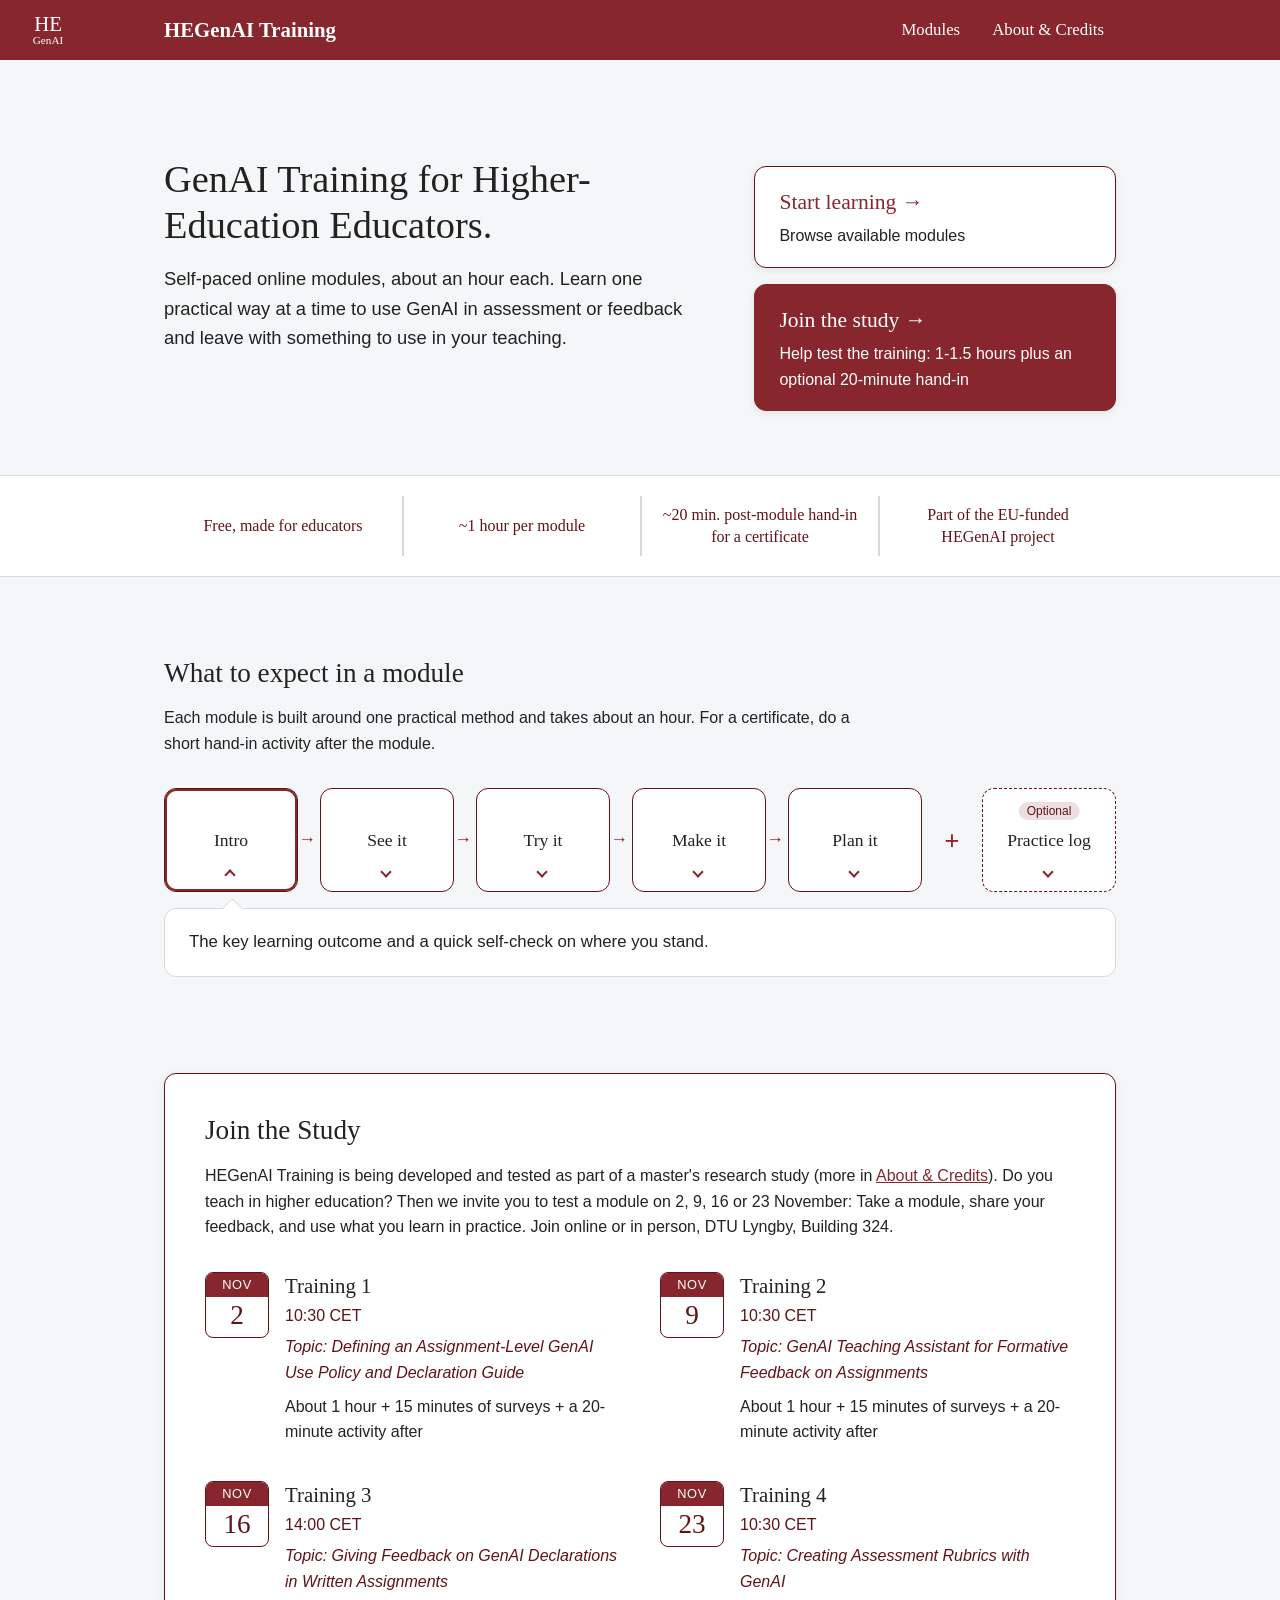
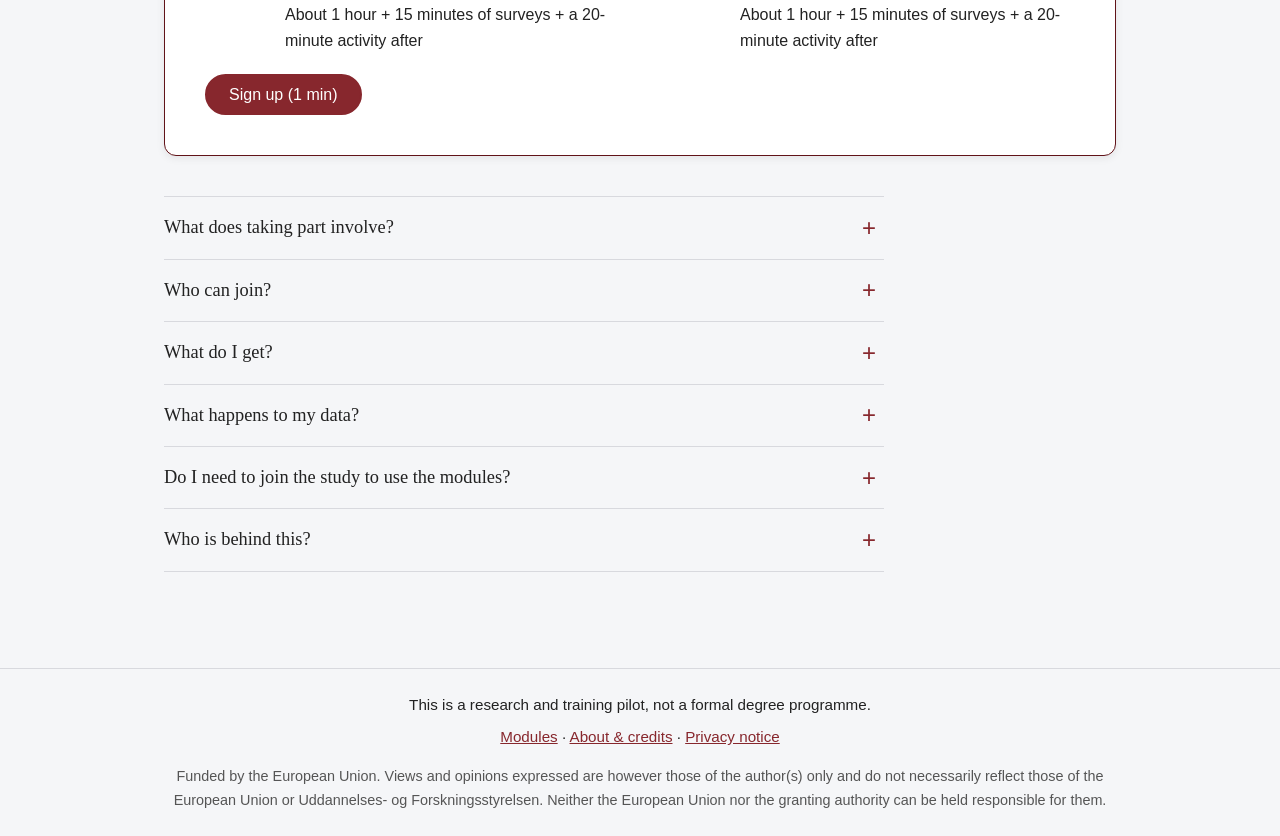
==== commit 411b96e4: "Privacy notice edit + One module title changed.." ====
--- a/index.html
+++ b/index.html
@@ -159,7 +159,7 @@
                             <div>
                                 <h3>Training 2</h3>
                                 <p class="event-time">10:30 CET</p>
-                                <p class="event-topic">Topic: Give Formative Feedback with GenAI</p>
+                                <p class="event-topic">Topic: GenAI Teaching Assistant for Formative Feedback on Assignments</p>
                                 <p>About 1 hour + 15 minutes of surveys + a 20-minute activity after</p>
                             </div>
                         </li>
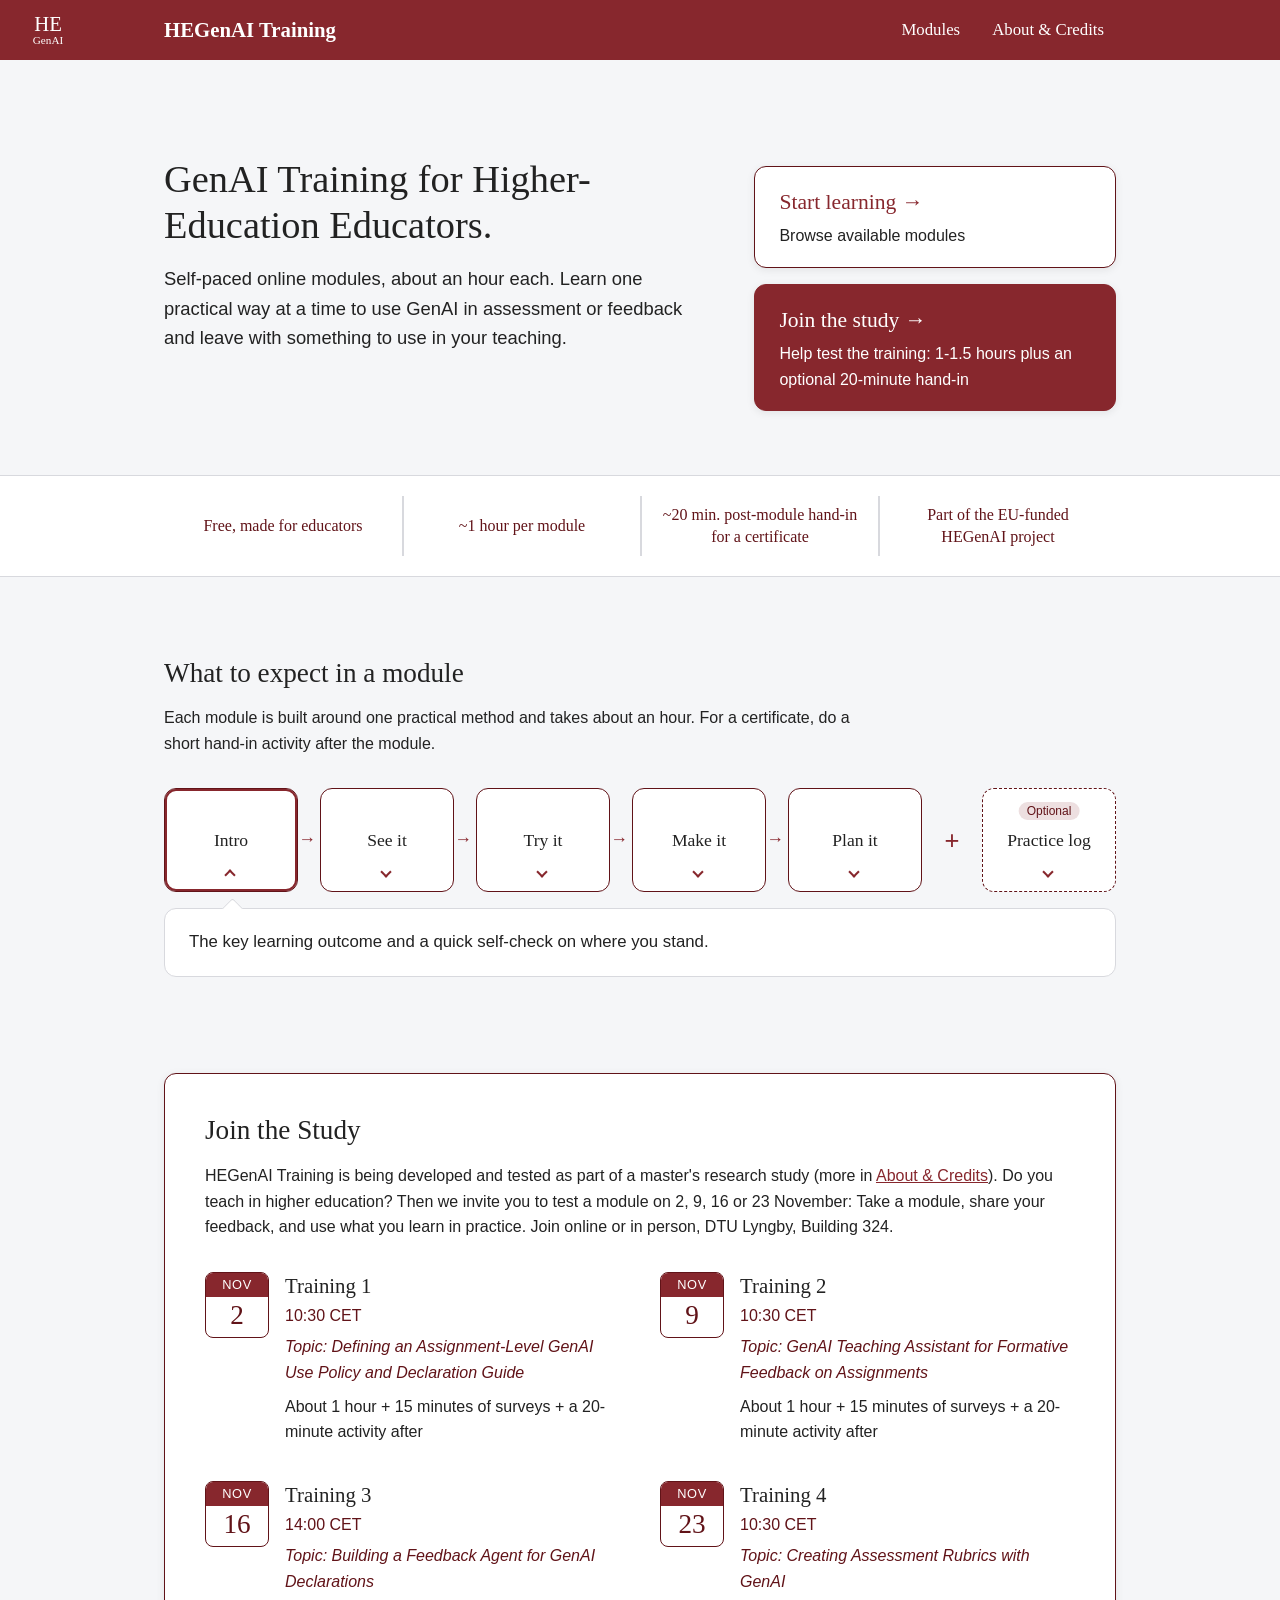
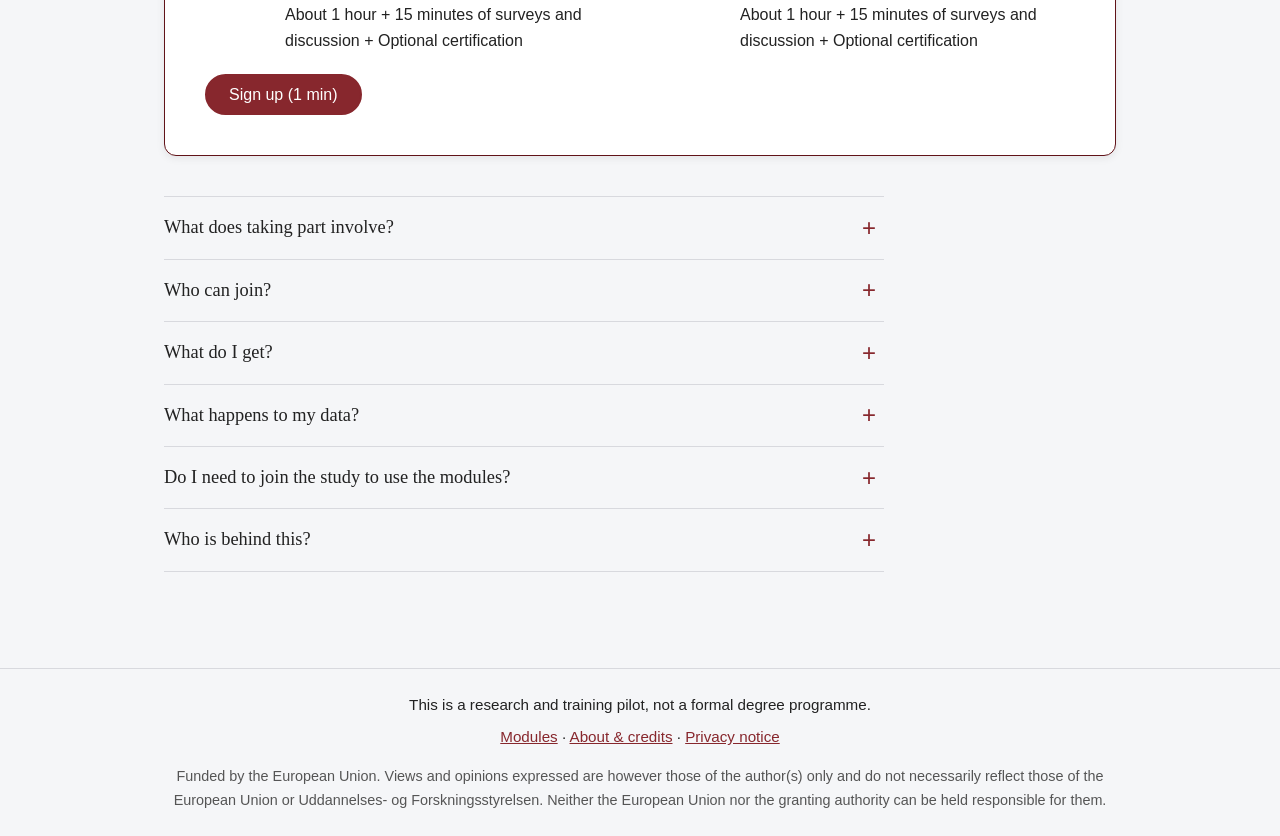
==== commit bea52a3d: "Add module 2 page: title, outcome, intro block, block placeholders; update timing labels" ====
--- a/index.html
+++ b/index.html
@@ -168,8 +168,8 @@
                             <div>
                                 <h3>Training 3</h3>
                                 <p class="event-time">14:00 CET</p>
-                                <p class="event-topic">Topic: Giving Feedback on GenAI Declarations in Written Assignments</p>
-                                <p>About 1 hour + 15 minutes of surveys + a 20-minute activity after</p>
+                                <p class="event-topic">Topic: Building a Feedback Agent for GenAI Declarations</p>
+                                <p>About 1 hour + 15 minutes of surveys and discussion + Optional certification</p>
                             </div>
                         </li>
                         <li class="study-event">
@@ -178,7 +178,7 @@
                                 <h3>Training 4</h3>
                                 <p class="event-time">10:30 CET</p>
                                 <p class="event-topic">Topic: Creating Assessment Rubrics with GenAI</p>
-                                <p>About 1 hour + 15 minutes of surveys + a 20-minute activity after</p>
+                                <p>About 1 hour + 15 minutes of surveys and discussion + Optional certification</p>
                             </div>
                         </li>
                     </ul>
--- a/style.css
+++ b/style.css
@@ -394,6 +394,16 @@
     background-color: var(--primary-tint);
     box-shadow: none;
     color: var(--primary-dark);
+}
+/* A button that is not connected yet. */
+.pill-button:disabled,
+.pill-button:disabled:hover {
+    border-color: #767676;
+    background-color: white;
+    box-shadow: none;
+    color: #595959;
+    cursor: not-allowed;
+    transform: none;
 }
 
 
@@ -1474,10 +1484,6 @@
     max-width: 640px;
 }
 
-.form-footer {
-    margin-top: 24px;
-}
-
 .form-status {
     min-height: 1.6em;
     margin: 8px 0 0;
@@ -2280,6 +2286,12 @@
     margin: 0;
 }
 
+.guide-page .entry-divider {
+    margin: 12px 0;
+    border: 0;
+    border-top: 1px solid var(--primary);
+}
+
 .guide-page ul {
     margin: 0;
 }
@@ -2340,10 +2352,20 @@
         align-self: stretch;
     }
 
+    /* Always stays in place on screen for navigation. No visible scroll bar;
+       in a very short window the panel can still be scrolled with the wheel. */
     .contents-panel {
         display: block;
         position: sticky;
         top: calc(var(--header-height) + 24px);
+        max-height: calc(100vh - var(--header-height) - 48px);
+        overflow-y: auto;
+        overscroll-behavior: contain;
+        scrollbar-width: none;
+    }
+
+    .contents-panel::-webkit-scrollbar {
+        display: none;
     }
 }
 
@@ -2428,3 +2450,362 @@
         transform: none;
     }
 }
+
+/* Certificate section (certificate.js). */
+.certificate-form .tick-item {
+    margin: 16px 0;
+}
+
+.certificate-form .tick-item::before {
+    content: none;
+}
+
+.certificate-form .form-group {
+    max-width: 28rem;
+}
+
+.module-video {
+    display: block;
+    width: 100%;
+    max-width: 100%;
+    height: auto;
+    margin: 12px 0 4px;
+    border-radius: 6px;
+    background-color: #000;
+}
+
+/* Module 3: criteria in two columns, checkable (bright) beside the brief (faded). */
+.criteria-compare {
+    margin: 12px 0 4px;
+}
+
+.criteria-head {
+    display: grid;
+    grid-template-columns: minmax(0, 1.35fr) minmax(0, 1fr);
+    font-size: 0.85rem;
+    font-weight: 700;
+    color: var(--text-muted);
+}
+
+.criteria-head span {
+    padding: 0 14px 6px;
+}
+
+.criteria-head span:first-child {
+    color: var(--correct-text);
+}
+
+.criteria-row {
+    display: grid;
+    grid-template-columns: minmax(0, 1.35fr) minmax(0, 1fr);
+    margin: 0 0 10px;
+    border: 1px solid var(--line);
+    border-radius: 10px;
+    background-color: white;
+}
+
+.criteria-check,
+.criteria-brief {
+    padding: 12px 14px;
+    line-height: 1.55;
+}
+
+.criteria-check mark {
+    padding: 0 3px;
+    border-radius: 4px;
+    background-color: var(--correct-bg);
+    color: var(--correct-text);
+}
+
+.criteria-brief {
+    border-left: 2px dashed var(--line);
+    color: #8a8b90;
+    font-size: 0.95rem;
+}
+
+.criteria-label {
+    display: none;
+    margin-bottom: 2px;
+    font-size: 0.8rem;
+    font-weight: 700;
+}
+
+@media (max-width: 640px) {
+    .criteria-head {
+        display: none;
+    }
+
+    .criteria-row {
+        grid-template-columns: minmax(0, 1fr);
+    }
+
+    .criteria-brief {
+        border-left: 0;
+        border-top: 2px dashed var(--line);
+    }
+
+    .criteria-label {
+        display: block;
+    }
+
+    .criteria-check .criteria-label {
+        color: var(--correct-text);
+    }
+}
+
+/* Module 3: a simplified agent builder with notes (M3_BUILDER_FIGURE in modules-data.js).
+   Wide screens: notes beside the window with arrows. Narrow screens: each note under its field. */
+.builder-figure {
+    --bf-change: #b4461a;
+    --bf-change-bg: #fbeae2;
+    --bf-same: #17795c;
+    --bf-same-bg: #e1f3ec;
+    margin: 20px 0 24px;
+}
+
+.builder-figure figcaption {
+    margin-top: 10px;
+    font-size: 0.9rem;
+    color: var(--text-muted);
+}
+
+.bf {
+    display: grid;
+    grid-template-columns: minmax(0, 1fr) minmax(0, 1.7fr) minmax(0, 1fr);
+    column-gap: 14px;
+    font-size: 0.9rem;
+    line-height: 1.45;
+}
+
+.bf p {
+    margin: 0 0 4px;
+}
+
+.bf .bf-r1 { grid-row: 1; }
+.bf .bf-r2 { grid-row: 2; }
+.bf .bf-r3 { grid-row: 3; }
+.bf .bf-r4 { grid-row: 4; }
+.bf .bf-r5 { grid-row: 5; }
+
+.bf-win {
+    grid-column: 2;
+    padding: 8px 14px;
+    border-left: 1px solid #b9bac0;
+    border-right: 1px solid #b9bac0;
+    background-color: white;
+}
+
+.bf-top {
+    display: flex;
+    align-items: center;
+    gap: 10px;
+    border-top: 1px solid #b9bac0;
+    border-radius: 12px 12px 0 0;
+    color: var(--text-muted);
+    font-size: 0.82rem;
+}
+
+.bf-bottom {
+    padding-bottom: 12px;
+    border-bottom: 1px solid #b9bac0;
+    border-radius: 0 0 12px 12px;
+    text-align: right;
+}
+
+.bf-dots {
+    display: inline-flex;
+    gap: 5px;
+}
+
+.bf-dots i {
+    width: 9px;
+    height: 9px;
+    border-radius: 50%;
+    background-color: #d3d4d8;
+}
+
+.bf-name {
+    display: flex;
+    align-items: center;
+    gap: 10px;
+}
+
+.bf-icon {
+    flex: none;
+    width: 30px;
+    height: 30px;
+    border-radius: 8px;
+    background-color: #e3b3c8;
+}
+
+.bf-label {
+    display: flex;
+    justify-content: space-between;
+    align-items: center;
+    font-weight: 700;
+}
+
+.bf-add,
+.bf-create {
+    display: inline-block;
+    padding: 1px 12px;
+    border: 1px solid #b9bac0;
+    border-radius: 999px;
+    font-size: 0.82rem;
+    font-weight: 400;
+}
+
+.bf-create {
+    background-color: #ececf0;
+}
+
+.bf-field {
+    padding: 8px 10px;
+    border-radius: 6px;
+    font-size: 0.82rem;
+}
+
+.bf-field-change {
+    border: 1px solid var(--bf-change);
+    background-color: var(--bf-change-bg);
+    color: var(--bf-change);
+}
+
+.bf-field-same {
+    border: 1px solid var(--bf-same);
+    background-color: var(--bf-same-bg);
+    color: var(--bf-same);
+}
+
+.bf-field p:last-child {
+    margin-bottom: 0;
+}
+
+.bf-note {
+    position: relative;
+    align-self: center;
+    font-size: 0.85rem;
+}
+
+.bf-left {
+    grid-column: 1;
+    padding-right: 34px;
+}
+
+.bf-right {
+    grid-column: 3;
+    padding-left: 34px;
+}
+
+.bf-note-title {
+    font-weight: 700;
+    font-size: 0.92rem;
+}
+
+.bf-change .bf-note-title { color: var(--bf-change); }
+.bf-same .bf-note-title { color: var(--bf-same); }
+.bf-grey { color: var(--text-muted); }
+
+.bf-arrow {
+    position: absolute;
+    top: 50%;
+    width: 26px;
+    height: 2px;
+    background-color: #8a8b90;
+}
+
+.bf-change .bf-arrow { background-color: var(--bf-change); }
+.bf-same .bf-arrow { background-color: var(--bf-same); }
+
+.bf-left .bf-arrow { right: 2px; }
+.bf-right .bf-arrow { left: 2px; }
+
+.bf-arrow::after {
+    content: "";
+    position: absolute;
+    top: -4px;
+    border: 5px solid transparent;
+}
+
+.bf-left .bf-arrow::after {
+    right: -6px;
+    border-left: 7px solid;
+    border-left-color: inherit;
+    border-right: 0;
+}
+
+.bf-right .bf-arrow::after {
+    left: -6px;
+    border-right: 7px solid;
+    border-right-color: inherit;
+    border-left: 0;
+}
+
+.bf-arrow { border-color: #8a8b90; }
+.bf-change .bf-arrow { border-color: var(--bf-change); }
+.bf-same .bf-arrow { border-color: var(--bf-same); }
+
+@media (max-width: 640px) {
+    .bf {
+        grid-template-columns: minmax(0, 1fr);
+    }
+
+    .bf .bf-r1, .bf .bf-r2, .bf .bf-r3, .bf .bf-r4, .bf .bf-r5 {
+        grid-row: auto;
+    }
+
+    .bf-win,
+    .bf-note {
+        grid-column: 1;
+    }
+
+    .bf-win {
+        border: 1px solid #b9bac0;
+        border-radius: 10px;
+    }
+
+    .bf-top {
+        display: none;
+    }
+
+    .bf-note {
+        margin: 6px 0 12px;
+        padding: 6px 10px;
+        border-left: 3px solid #b9bac0;
+    }
+
+    .bf-change { border-left-color: var(--bf-change); }
+    .bf-same { border-left-color: var(--bf-same); }
+
+    .bf-arrow {
+        display: none;
+    }
+}
+
+/* Module 3: what to change when a check fails. */
+.block-body .fix-list {
+    margin: 12px 0 16px;
+    padding: 0;
+    list-style: none;
+}
+
+.fix-list li {
+    margin: 0 0 10px;
+    padding: 10px 14px;
+    border: 1px solid var(--line);
+    border-radius: 10px;
+    background-color: white;
+}
+
+.fix-list p {
+    margin: 0 0 4px;
+}
+
+.fix-list p:last-child {
+    margin-bottom: 0;
+}
+
+.fix-check {
+    font-weight: 700;
+    color: var(--primary-dark);
+}
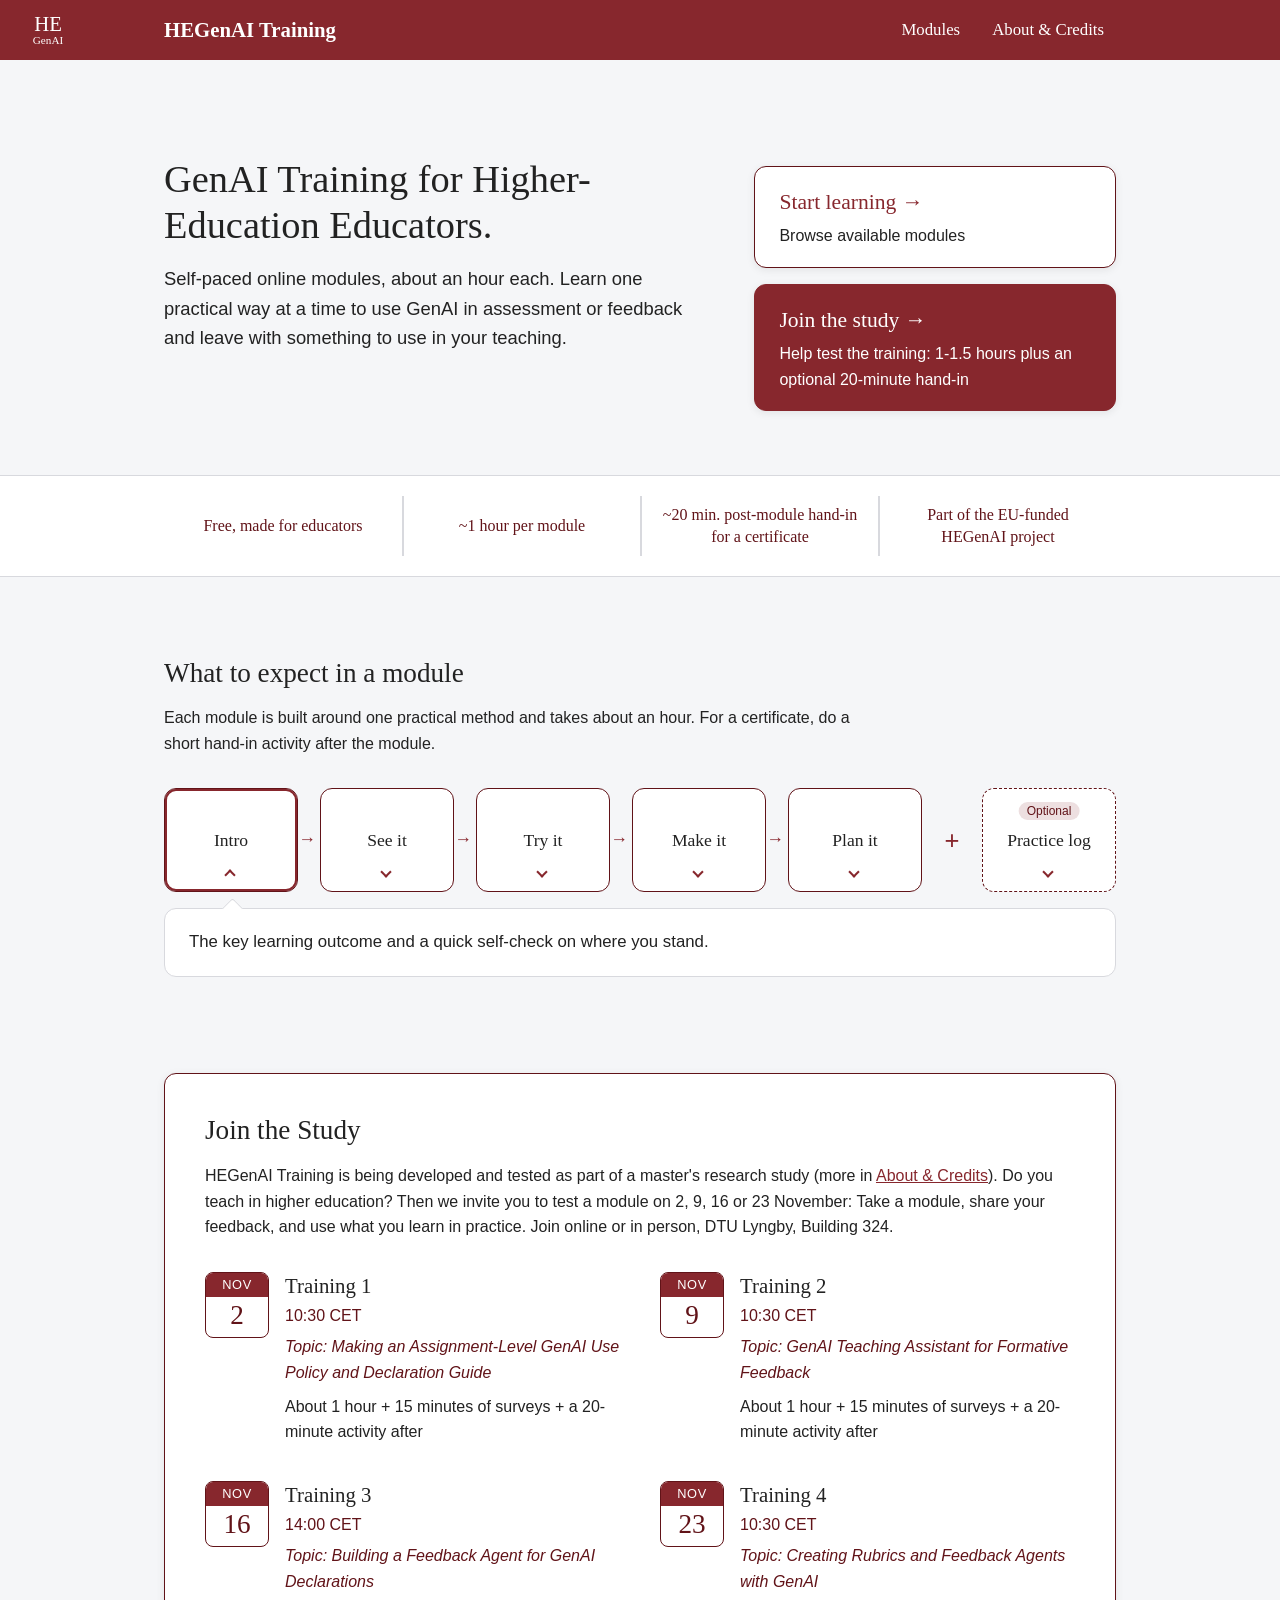
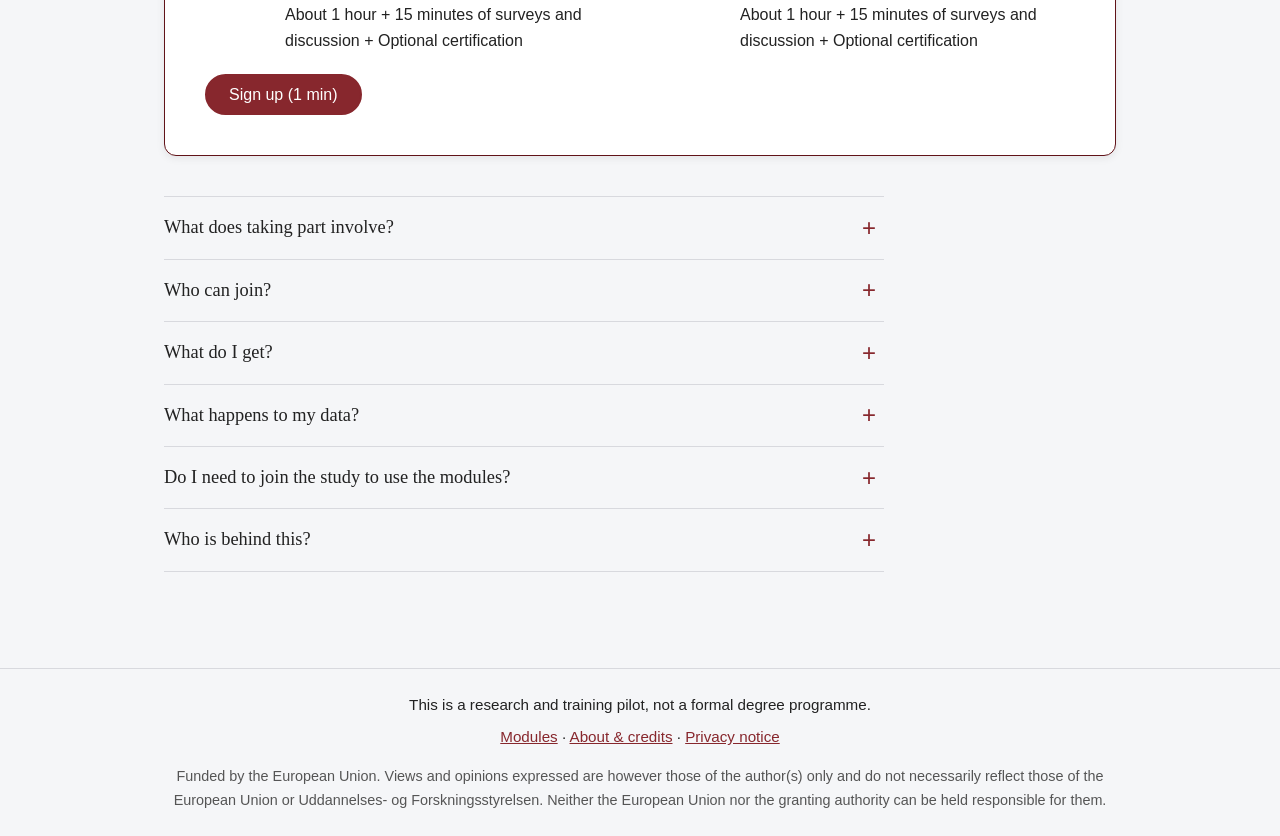
==== commit d77f164f: "Rewrite Module 1 cases as assignment descriptions, drop session references - Module 1: sample and pr" ====
--- a/index.html
+++ b/index.html
@@ -150,7 +150,7 @@
                             <div>
                                 <h3>Training 1</h3>
                                 <p class="event-time">10:30 CET</p>
-                                <p class="event-topic">Topic: Defining an Assignment-Level GenAI Use Policy and Declaration Guide</p>
+                                <p class="event-topic">Topic: Making an Assignment-Level GenAI Use Policy and Declaration Guide</p>
                                 <p>About 1 hour + 15 minutes of surveys + a 20-minute activity after</p>
                             </div>
                         </li>
@@ -159,7 +159,7 @@
                             <div>
                                 <h3>Training 2</h3>
                                 <p class="event-time">10:30 CET</p>
-                                <p class="event-topic">Topic: GenAI Teaching Assistant for Formative Feedback on Assignments</p>
+                                <p class="event-topic">Topic: GenAI Teaching Assistant for Formative Feedback</p>
                                 <p>About 1 hour + 15 minutes of surveys + a 20-minute activity after</p>
                             </div>
                         </li>
@@ -177,7 +177,7 @@
                             <div>
                                 <h3>Training 4</h3>
                                 <p class="event-time">10:30 CET</p>
-                                <p class="event-topic">Topic: Creating Assessment Rubrics with GenAI</p>
+                                <p class="event-topic">Topic: Creating Rubrics and Feedback Agents with GenAI</p>
                                 <p>About 1 hour + 15 minutes of surveys and discussion + Optional certification</p>
                             </div>
                         </li>
--- a/style.css
+++ b/style.css
@@ -1041,6 +1041,20 @@
     font-size: 2.2rem;
 }
 
+.page-subtitle {
+    margin: 0 0 12px;
+    color: var(--text-muted);
+    font-size: 1.2rem;
+    line-height: 1.4;
+}
+
+.module-subtitle {
+    margin: -4px 0 8px;
+    color: var(--text-muted);
+    font-size: 0.95rem;
+    line-height: 1.4;
+}
+
 .notice h2 {
     margin: 32px 0 8px;
     font-size: 1.5rem;
@@ -1427,6 +1441,15 @@
 
 .form-steps {
     margin-top: 8px;
+}
+
+.form-steps.is-unnumbered > li {
+    padding-left: 0;
+}
+
+.form-steps.is-unnumbered > li::before,
+.form-steps.is-unnumbered > li::after {
+    display: none;
 }
 
 .form-step-heading {
@@ -1482,6 +1505,11 @@
 
 .form-steps .dropdown {
     max-width: 640px;
+}
+
+.form-ready-line {
+    margin: 20px 0 0;
+    font-weight: 400;
 }
 
 .form-status {
@@ -2040,8 +2068,33 @@
     font-size: 1.25rem;
 }
 
+/* A quiz placed inside block html keeps its own heading spacing. */
+.block-body .quiz-title {
+    margin: 0 0 12px;
+}
+
 .quiz-intro {
     margin: 0 0 16px;
+}
+
+/* "Check my answers" after a group of questions checked together, with the
+   last question's "Clear answer" on the same line. */
+.quiz-check {
+    display: flex;
+    flex-wrap: wrap;
+    align-items: center;
+    gap: 8px 16px;
+    margin: -8px 0 24px;
+}
+
+.quiz-check .quiz-clear {
+    margin: 0 0 0 auto;
+}
+
+.quiz-divider {
+    margin: 0 0 24px;
+    border: 0;
+    border-top: 1px solid var(--line);
 }
 
 .quiz-question {
@@ -2057,6 +2110,16 @@
     font-family: Georgia, serif;
     font-size: 1.1rem;
     font-weight: 400;
+}
+
+/* The text being rated, repeated under the question. */
+.quiz-quote {
+    margin: 0 0 12px;
+    padding: 8px 16px;
+    border: 1px solid var(--line);
+    border-left: 4px solid var(--primary-dark);
+    background-color: white;
+    color: var(--primary-dark);
 }
 
 .quiz-options {
@@ -2217,9 +2280,11 @@
     background-color: rgba(0, 0, 0, 0.4);
 }
 
+/* z-index keeps positioned content in the body from scrolling over the header. */
 .resource-panel-top {
     position: sticky;
     top: 0;
+    z-index: 2;
     display: grid;
     grid-template-columns: minmax(0, 1fr) auto;
     align-items: start;
@@ -2474,6 +2539,48 @@
     background-color: #000;
 }
 
+/* Larger view of a module video (video-popup.js). */
+.video-popup {
+    width: min(1200px, 94vw);
+    max-width: none;
+    max-height: 94vh;
+    margin: auto;
+    padding: 16px;
+    border: 0;
+    border-radius: 6px;
+    background-color: white;
+    color: var(--text);
+}
+
+.video-popup::backdrop {
+    background-color: rgba(0, 0, 0, 0.6);
+}
+
+.video-popup-top {
+    display: flex;
+    align-items: center;
+    justify-content: space-between;
+    gap: 16px;
+    margin-bottom: 12px;
+}
+
+.video-popup-title {
+    margin: 0;
+    font-size: 1.2rem;
+}
+
+.video-popup-player {
+    display: block;
+    width: 100%;
+    max-height: calc(94vh - 100px);
+    border-radius: 6px;
+    background-color: #000;
+}
+
+.video-popup-open {
+    margin: 8px 0 0;
+}
+
 /* Module 3: criteria in two columns, checkable (bright) beside the brief (faded). */
 .criteria-compare {
     margin: 12px 0 4px;
@@ -2809,3 +2916,569 @@
     font-weight: 700;
     color: var(--primary-dark);
 }
+
+/* A quoted student declaration. */
+.declaration-quote {
+    margin: 12px 0;
+    padding: 8px 16px;
+    border-left: 4px solid var(--primary);
+    background-color: var(--primary-tint);
+}
+
+.declaration-quote p {
+    margin: 0;
+}
+
+/* An agent reply, drawn as a box. */
+.reply-box {
+    margin: 12px 0;
+    padding: 12px 16px;
+    border: 1px solid #c9ccd2;
+    border-radius: 8px;
+    background-color: white;
+}
+
+.reply-box p {
+    margin: 0 0 8px;
+}
+
+.reply-box > :last-child {
+    margin-bottom: 0;
+}
+
+.reply-label {
+    font-size: 0.85rem;
+    font-weight: 700;
+    color: var(--text-muted);
+}
+
+.reply-closing {
+    font-size: 0.9rem;
+    color: var(--text-muted);
+}
+
+.reply-source {
+    margin: 12px 0 0;
+    font-size: 0.9rem;
+    color: var(--text-muted);
+}
+
+/* Two-way slider (see buildSlider in modules-data.js). A banner holds a track with two
+   options; the thumb slides to the chosen one and the matching panel shows below. No script:
+   radio buttons and :has(). By default the first option is green and the second red;
+   add slider-reversed to swap them. Colours match the .check-label-ok and .check-label-miss tags. */
+.slider {
+    --first-colour: var(--correct-text);
+    --first-tint: var(--correct-bg);
+    --second-colour: #8a1c17;
+    --second-tint: #f8e1df;
+    --slider-colour: var(--first-colour);
+    --slider-tint: var(--first-tint);
+    margin: 12px 0;
+}
+
+.slider-reversed {
+    --first-colour: #8a1c17;
+    --first-tint: #f8e1df;
+    --second-colour: var(--correct-text);
+    --second-tint: var(--correct-bg);
+}
+
+.slider:has(.slider-input-2:checked) {
+    --slider-colour: var(--second-colour);
+    --slider-tint: var(--second-tint);
+}
+
+.slider-banner {
+    padding: 5px 36px;
+    border: 1px solid #c9ccd2;
+    border-bottom: 0;
+    border-radius: 8px 8px 0 0;
+    background-color: #eceef1;
+}
+
+.slider-track {
+    position: relative;
+    display: grid;
+    grid-template-columns: 1fr 1fr;
+    padding: 1px;
+    border: 1px solid #c9ccd2;
+    border-radius: 6px;
+    background-color: #fafbfc;
+    box-shadow: inset 0 1px 3px rgba(0, 0, 0, 0.15);
+}
+
+/* The thumb. */
+.slider-track::before {
+    content: "";
+    position: absolute;
+    top: 1px;
+    bottom: 1px;
+    left: 1px;
+    width: calc(50% - 1px);
+    border: 1px solid var(--slider-colour);
+    border-radius: 5px;
+    background-color: var(--slider-tint);
+    box-shadow: 0 1px 3px rgba(0, 0, 0, 0.25);
+    transition: transform 0.25s ease, background-color 0.25s, border-color 0.25s;
+}
+
+.slider:has(.slider-input-2:checked) .slider-track::before {
+    transform: translateX(100%);
+}
+
+.slider-input {
+    position: absolute;
+    width: 1px;
+    height: 1px;
+    overflow: hidden;
+    clip-path: inset(50%);
+}
+
+.slider-option {
+    position: relative;
+    display: flex;
+    align-items: center;
+    justify-content: center;
+    padding: 4px 8px;
+    color: #5f636b;
+    font-weight: 700;
+    line-height: 1.3;
+    text-align: center;
+    cursor: pointer;
+    transition: color 0.25s;
+}
+
+.slider-option:hover {
+    color: var(--text);
+}
+
+.slider-input:checked + .slider-option,
+.slider-input:checked + .slider-option:hover {
+    color: var(--slider-colour);
+}
+
+.slider-input:focus-visible + .slider-option {
+    outline: 3px solid var(--primary-dark);
+    outline-offset: 1px;
+}
+
+/* The window under the banner. */
+.slider-panel {
+    display: none;
+    padding: 12px 16px;
+    border: 1px solid #c9ccd2;
+    border-top: 0;
+    border-bottom: 4px solid var(--slider-colour);
+    border-radius: 0 0 8px 8px;
+    background-color: white;
+}
+
+.slider:has(.slider-input-1:checked) .slider-panel-1,
+.slider:has(.slider-input-2:checked) .slider-panel-2 {
+    display: block;
+}
+
+.slider-panel > :first-child {
+    margin-top: 0;
+}
+
+.slider-panel > :last-child {
+    margin-bottom: 0;
+}
+
+.slider-panel .reply-box {
+    margin: 0;
+    padding: 0;
+    border: 0;
+}
+
+@media (max-width: 550px) {
+
+    .slider-banner {
+        padding: 5px 14px;
+    }
+
+    .slider-panel {
+        padding: 12px;
+    }
+
+    .slider-option {
+        padding: 4px 4px;
+    }
+}
+
+@media (prefers-reduced-motion: reduce) {
+
+    .slider-track::before,
+    .slider-option {
+        transition: none;
+    }
+}
+
+.check-label-miss {
+    background-color: #f8e1df;
+    color: #8a1c17;
+}
+
+/* A thin line between two parts of a block. */
+.section-divider {
+    margin: 24px 0;
+    border: 0;
+    border-top: 1px solid #c9ccd2;
+}
+
+/* Writing box with copy and clear buttons (Try it). */
+.writing-box {
+    margin: 12px 0;
+}
+
+.writing-label {
+    display: block;
+    margin-bottom: 4px;
+    font-weight: 700;
+}
+
+.writing-actions {
+    display: flex;
+    flex-wrap: wrap;
+    align-items: center;
+    justify-content: space-between;
+    gap: 8px 16px;
+    max-width: 640px;
+    margin: 12px 0 0;
+}
+
+.writing-actions[hidden] {
+    display: none;
+}
+
+.writing-actions .link-button {
+    margin-left: auto;
+}
+
+.writing-status {
+    flex-basis: 100%;
+    color: var(--text-muted);
+    font-size: 0.9rem;
+}
+
+.writing-status:empty {
+    display: none;
+}
+
+/* Module 4: a rubric as a table, criteria down the side and levels across. */
+.rubric-wrap {
+    margin: 12px 0 6px;
+    overflow-x: auto;
+}
+
+.rubric-table {
+    width: 100%;
+    min-width: 480px;
+    table-layout: fixed;
+    border-collapse: separate;
+    border-spacing: 0;
+    border: 1px solid var(--line);
+    border-radius: 10px;
+    background-color: white;
+    font-size: 0.85rem;
+    line-height: 1.4;
+    hyphens: auto;
+}
+
+.rubric-table th,
+.rubric-table td {
+    padding: 8px 7px;
+    border-bottom: 1px solid var(--line);
+    text-align: left;
+    vertical-align: top;
+}
+
+.rubric-table tr:last-child th,
+.rubric-table tr:last-child td {
+    border-bottom: none;
+}
+
+.rubric-table thead th {
+    background-color: var(--primary-tint);
+    font-weight: 700;
+}
+
+.rubric-table thead th:first-child {
+    border-top-left-radius: 10px;
+}
+
+.rubric-table thead th:last-child {
+    border-top-right-radius: 10px;
+}
+
+.rubric-table thead th:first-child,
+.rubric-table tbody th {
+    width: 21%;
+    font-weight: 700;
+}
+
+.rubric-table .rubric-target {
+    background-color: var(--correct-bg);
+}
+
+.rubric-table caption {
+    caption-side: bottom;
+    padding-top: 6px;
+    color: var(--text-muted);
+    font-size: 0.85rem;
+    text-align: left;
+}
+
+/* Module 4: where each test draft lands on the rubric. */
+.rubric-place {
+    display: inline-block;
+    min-width: 5.5em;
+    padding: 1px 7px;
+    border-radius: 999px;
+    background-color: var(--primary-tint);
+    font-size: 0.85rem;
+    font-weight: 700;
+    text-align: center;
+}
+
+/* Module 4: the five steps of the module as a strip. */
+.journey-figure {
+    margin: 14px 0 6px;
+}
+
+.journey {
+    display: grid;
+    grid-template-columns: repeat(5, minmax(0, 1fr));
+    gap: 8px;
+    margin: 0;
+    padding: 0;
+    list-style: none;
+}
+
+.journey-step {
+    position: relative;
+    display: flex;
+    flex-direction: column;
+    gap: 2px;
+    padding: 10px 10px 12px;
+    border: 1px solid var(--line);
+    border-radius: 10px;
+    background-color: white;
+    font-size: 0.85rem;
+    line-height: 1.35;
+}
+
+.journey-step strong {
+    font-size: 0.9rem;
+}
+
+.journey-step > span:not(.journey-number) {
+    color: var(--text-muted);
+}
+
+.journey-number {
+    display: inline-flex;
+    align-items: center;
+    justify-content: center;
+    width: 22px;
+    height: 22px;
+    margin-bottom: 4px;
+    border-radius: 50%;
+    background-color: var(--line);
+    font-size: 0.8rem;
+    font-weight: 700;
+}
+
+.journey-step.is-active {
+    border-color: var(--primary);
+    background-color: var(--primary-tint);
+}
+
+.journey-step.is-active .journey-number {
+    background-color: var(--primary);
+    color: white;
+}
+
+.journey-tag {
+    margin-top: 4px;
+    color: var(--primary);
+    font-size: 0.8rem;
+    font-style: normal;
+    font-weight: 700;
+}
+
+@media (max-width: 640px) {
+    .journey {
+        grid-template-columns: minmax(0, 1fr);
+    }
+}
+
+/* Module 4: where the two test drafts land on the rubric. */
+.placement-figure {
+    margin: 12px 0 10px;
+}
+
+.placement-figure figcaption {
+    color: var(--text-muted);
+    font-size: 0.85rem;
+}
+
+.placement-table td {
+    text-align: center;
+    vertical-align: middle;
+}
+
+.marker {
+    display: inline-flex;
+    align-items: center;
+    justify-content: center;
+    width: 26px;
+    height: 26px;
+    margin: 0 2px;
+    border-radius: 50%;
+    font-size: 0.8rem;
+    font-weight: 700;
+    color: white;
+}
+
+.marker-weak {
+    background-color: #8a8b90;
+}
+
+.marker-strong {
+    background-color: var(--correct-line);
+}
+
+.placement-same th,
+.placement-same td {
+    background-color: #fbe9e9;
+}
+
+.placement-flag {
+    display: block;
+    margin-top: 3px;
+    color: var(--primary);
+    font-size: 0.78rem;
+    font-weight: 700;
+}
+
+.placement-legend {
+    display: flex;
+    flex-wrap: wrap;
+    gap: 14px;
+    margin: 8px 0 0;
+    font-size: 0.85rem;
+}
+
+.placement-legend .marker {
+    margin-right: 6px;
+}
+
+/* Module 4: one criterion's feedback beside its rubric row. */
+.anatomy-figure {
+    margin: 12px 0 10px;
+}
+
+.anatomy {
+    display: grid;
+    grid-template-columns: minmax(0, 1.25fr) minmax(0, 1fr);
+    gap: 14px;
+}
+
+.anatomy-title {
+    margin: 0 0 8px;
+    font-size: 0.85rem;
+    font-weight: 700;
+    color: var(--text-muted);
+}
+
+.anatomy-card,
+.anatomy-rubric {
+    padding: 12px;
+    border: 1px solid var(--line);
+    border-radius: 10px;
+    background-color: white;
+    font-size: 0.88rem;
+    line-height: 1.45;
+}
+
+.anatomy-part {
+    margin-bottom: 8px;
+    padding: 8px 10px;
+    border-left: 3px solid var(--line);
+    background-color: var(--page-background);
+}
+
+.anatomy-part p {
+    margin: 2px 0 0;
+}
+
+.anatomy-next {
+    border-left-color: var(--correct-line);
+    background-color: var(--correct-bg);
+}
+
+.anatomy-label {
+    font-size: 0.78rem;
+    font-weight: 700;
+    text-transform: uppercase;
+    letter-spacing: 0.03em;
+}
+
+.anatomy-cell {
+    display: flex;
+    flex-direction: column;
+    margin-bottom: 6px;
+    padding: 6px 10px;
+    border: 1px solid var(--line);
+    border-radius: 8px;
+}
+
+.anatomy-cell span {
+    color: var(--text-muted);
+    font-size: 0.82rem;
+}
+
+.anatomy-cell.is-here {
+    border-color: #8a8b90;
+    background-color: var(--page-background);
+}
+
+.anatomy-cell.is-next {
+    border-color: var(--correct-line);
+    background-color: var(--correct-bg);
+}
+
+.anatomy-figure figcaption {
+    margin-top: 6px;
+    color: var(--text-muted);
+    font-size: 0.85rem;
+}
+
+@media (max-width: 640px) {
+    .anatomy {
+        grid-template-columns: minmax(0, 1fr);
+    }
+}
+
+/* Module 4: real screenshots, with numbered markers drawn into the picture. */
+.screenshot-figure {
+    margin: 16px 0;
+}
+
+.screenshot-figure img {
+    display: block;
+    width: 100%;
+    height: auto;
+    border: 1px solid var(--line);
+    border-radius: 10px;
+}
+
+.screenshot-figure figcaption,
+.figure-note {
+    margin-top: 6px;
+    color: var(--text-muted);
+    font-size: 0.85rem;
+}
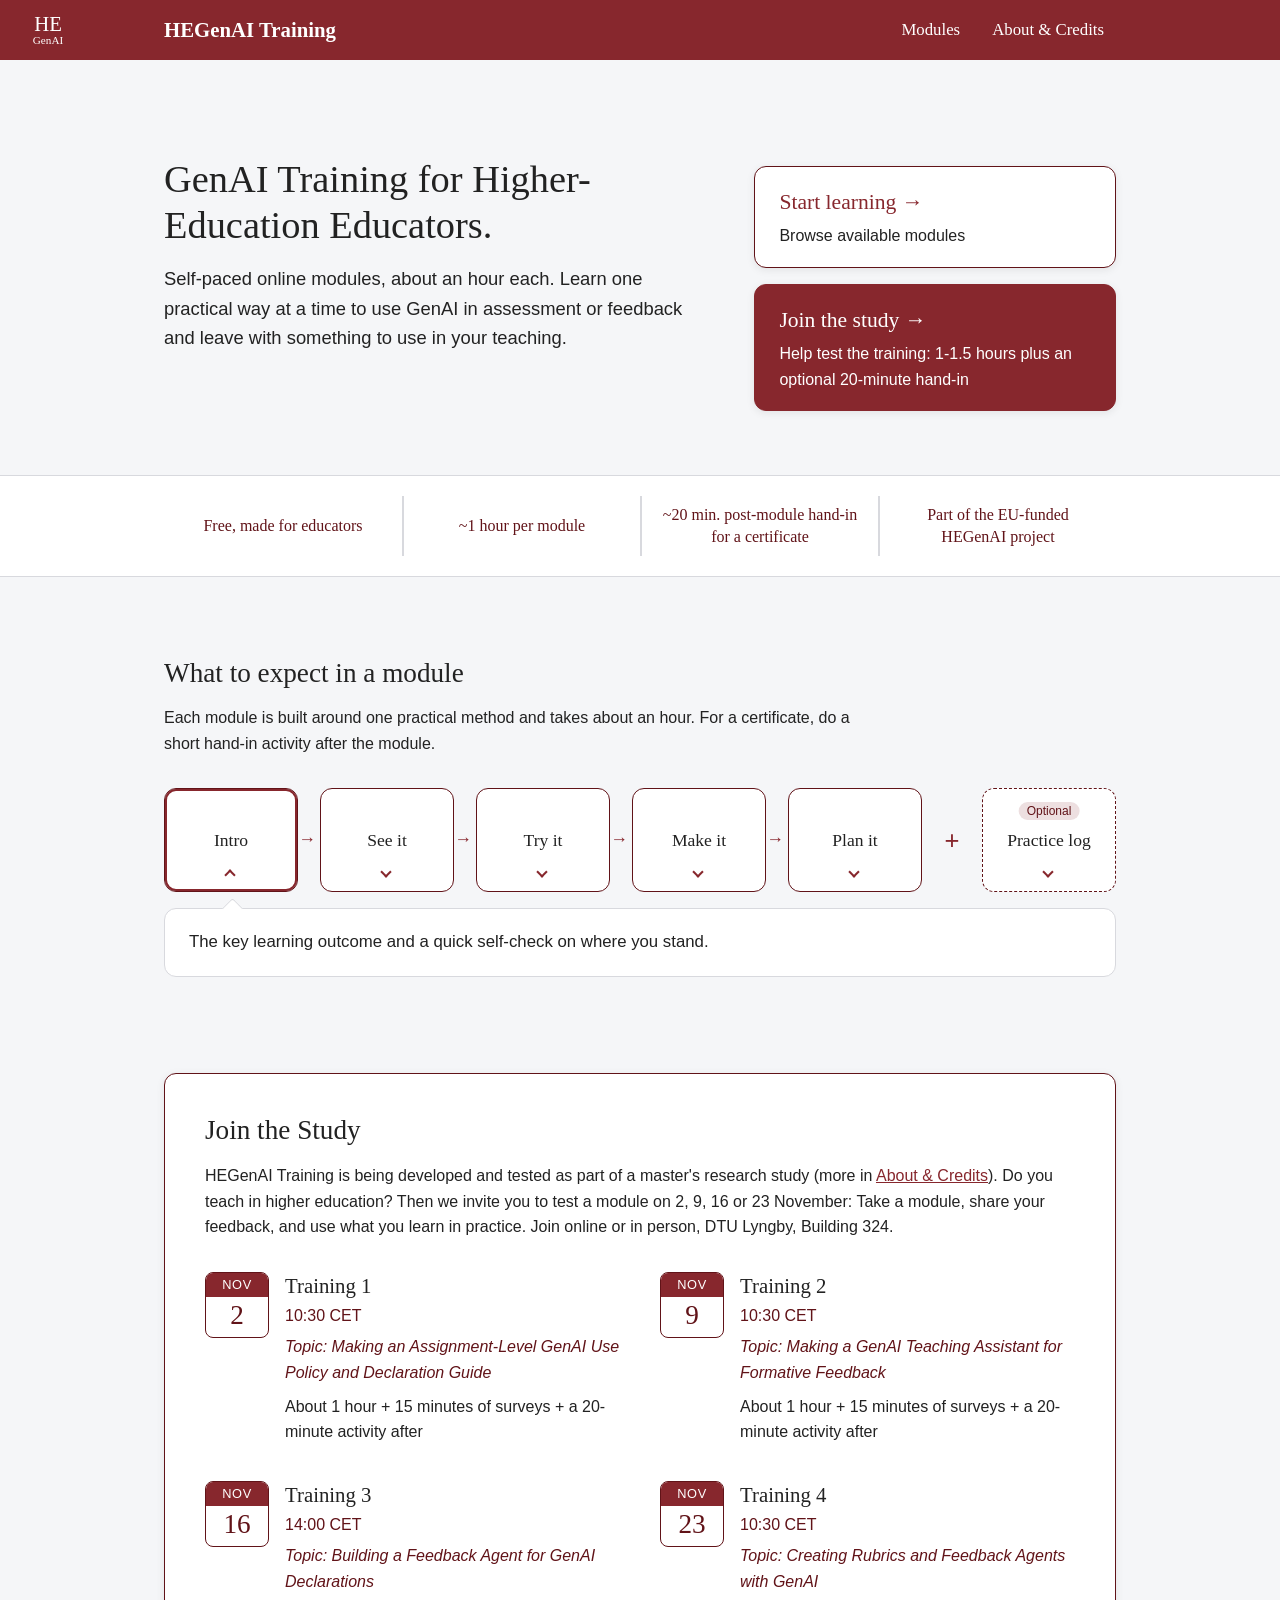
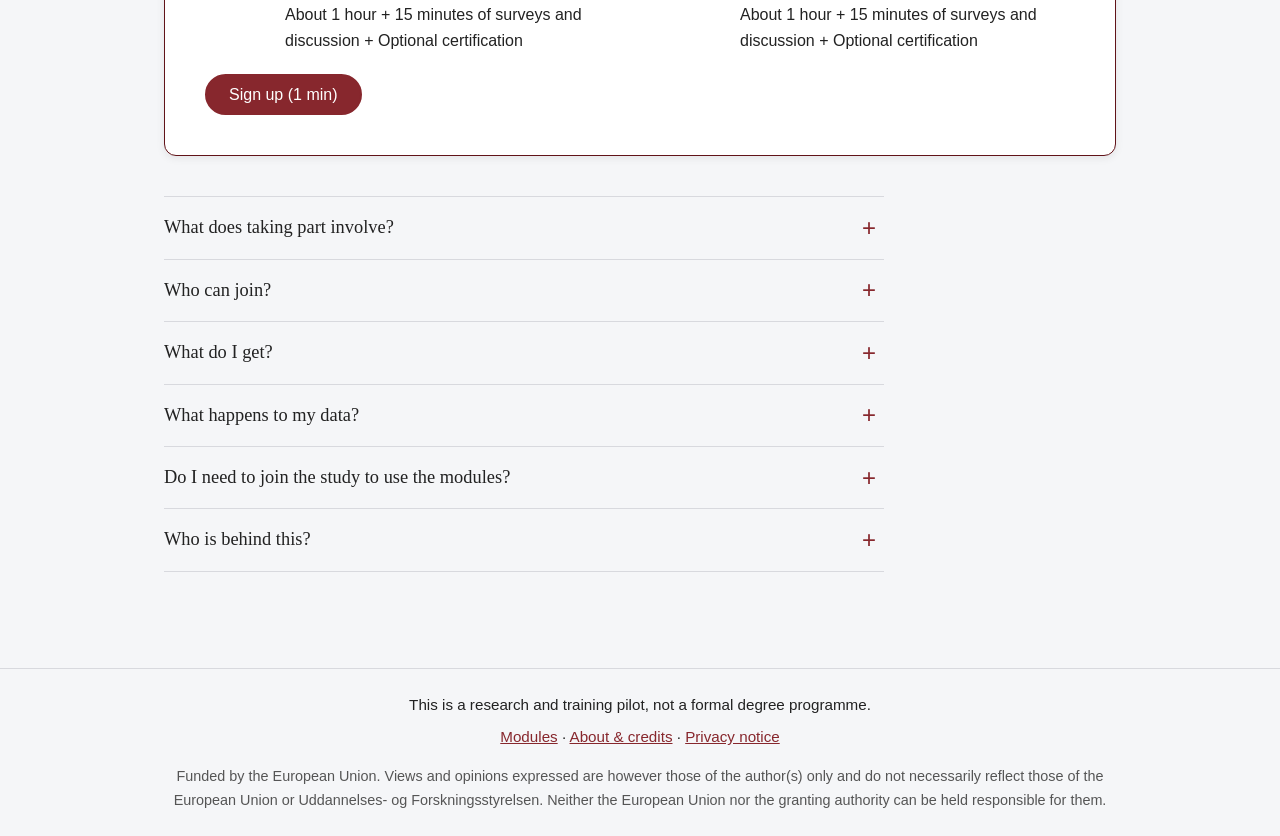
==== commit 972c0996: "Practice logs: certificate and criteria drop-downs, log header and text - Plan it (all modules): one" ====
--- a/index.html
+++ b/index.html
@@ -159,7 +159,7 @@
                             <div>
                                 <h3>Training 2</h3>
                                 <p class="event-time">10:30 CET</p>
-                                <p class="event-topic">Topic: GenAI Teaching Assistant for Formative Feedback</p>
+                                <p class="event-topic">Topic: Making a GenAI Teaching Assistant for Formative Feedback</p>
                                 <p>About 1 hour + 15 minutes of surveys + a 20-minute activity after</p>
                             </div>
                         </li>
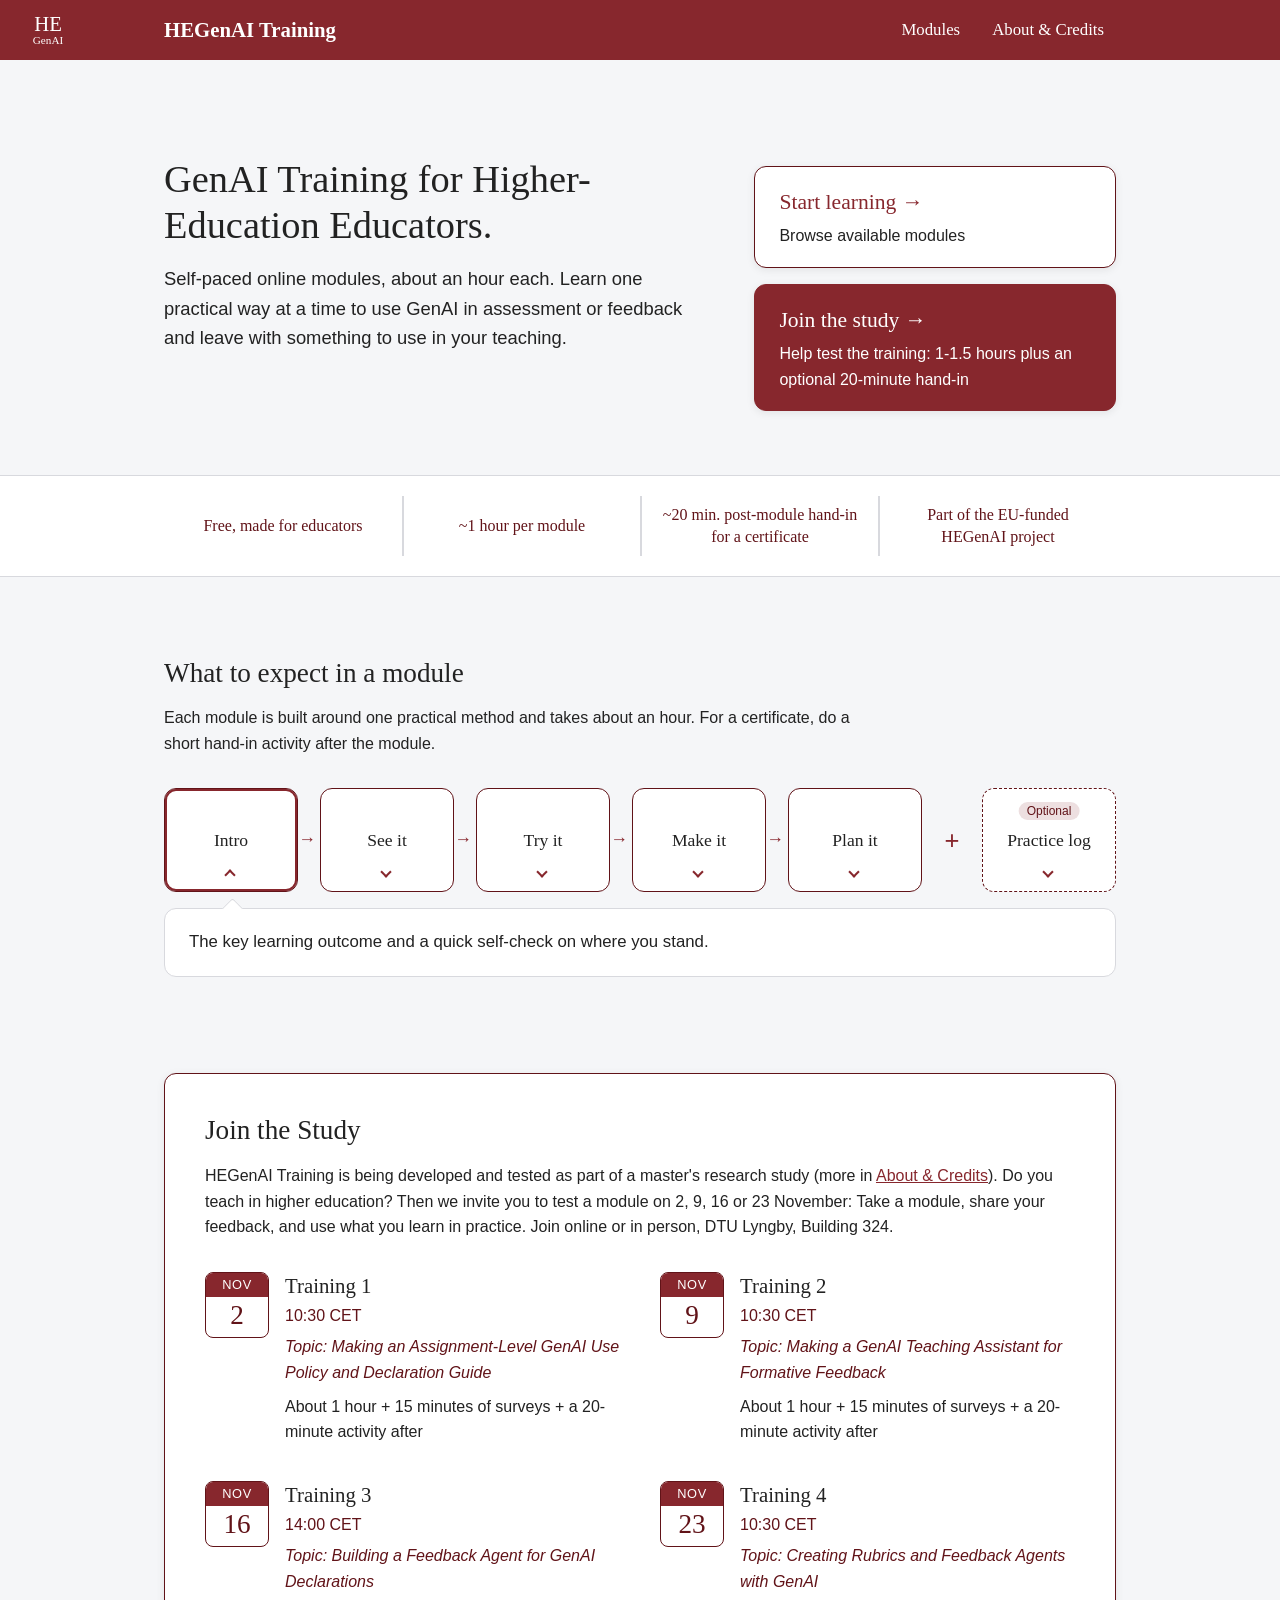
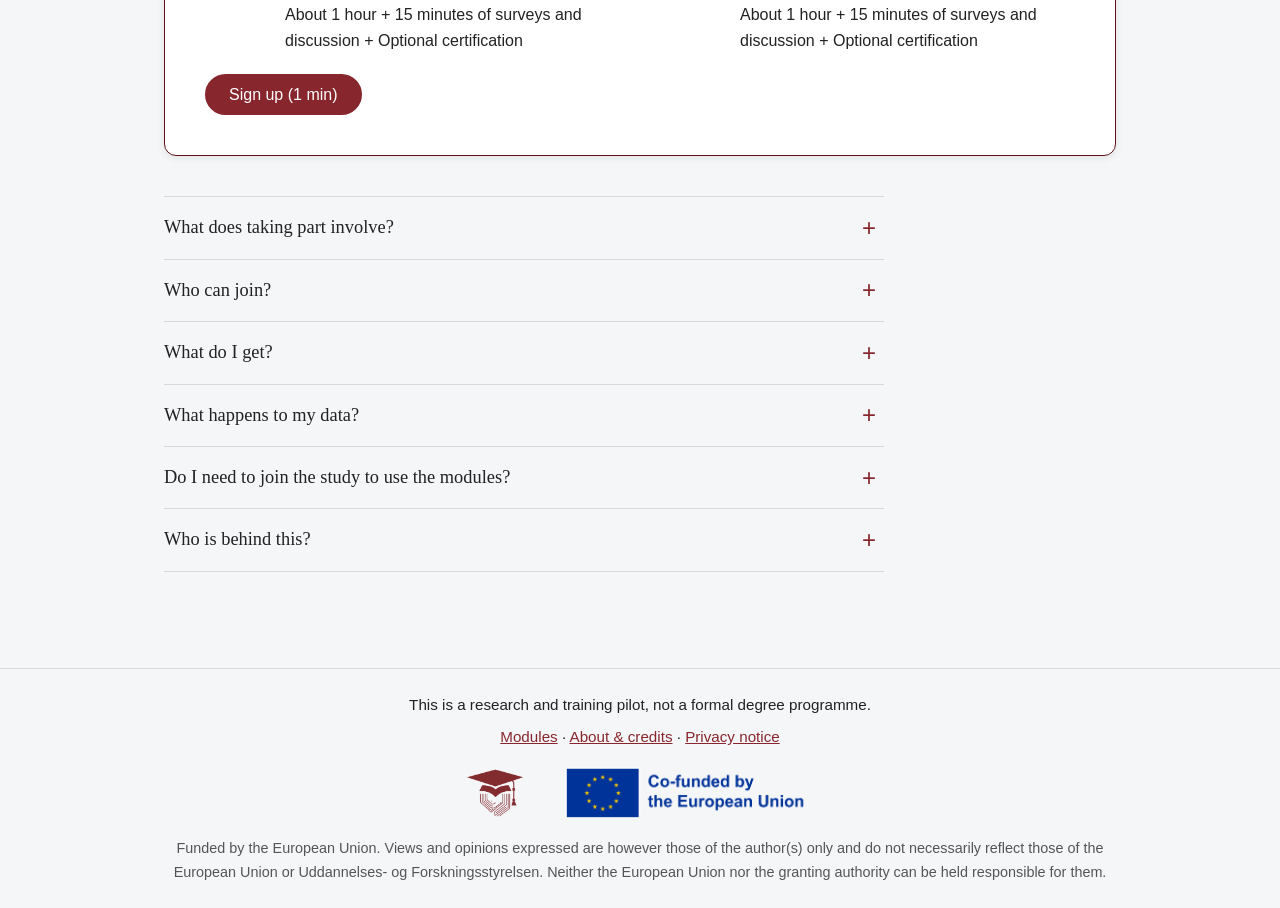
==== commit 6a7b2250: "Add HEGenAI logo and EU emblem to the footer Replace the emblem placeholder on all pages with both l" ====
--- a/index.html
+++ b/index.html
@@ -220,11 +220,12 @@
     </main>
 
     <footer class="site-footer">
-        <!-- EU emblem goes here once assets/eu-emblem.svg or assets/eu-emblem.png exists (official artwork, unmodified), e.g.:
-        <img class="footer-emblem" src="assets/eu-emblem.svg" alt="Funded by the European Union">
-        -->
         <p>This is a research and training pilot, not a formal degree programme.</p>
         <p class="footer-links"><a href="modules.html">Modules</a> · <a href="about.html#credits">About &amp; credits</a> · <a href="privacy.html">Privacy notice</a></p>
+        <div class="footer-logos">
+            <img class="footer-logo" src="assets/HEGenAI-logo-red.png" alt="HEGenAI">
+            <img class="footer-logo" src="assets/EU-emplem-co-founded.png" alt="Co-funded by the European Union">
+        </div>
         <p class="funding-disclaimer">Funded by the European Union. Views and opinions expressed are however those of the author(s) only and do not necessarily reflect those of the European Union or Uddannelses- og Forskningsstyrelsen. Neither the European Union nor the granting authority can be held responsible for them.</p>
     </footer>
 
--- a/style.css
+++ b/style.css
@@ -2447,12 +2447,20 @@
     margin: 0 auto 8px;
 }
 
-/* Same height as the site logo, with clear space around it. */
-.footer-emblem {
+/* Project logo and EU emblem side by side, same height. */
+.footer-logos {
+    display: flex;
+    flex-wrap: wrap;
+    justify-content: center;
+    align-items: center;
+    gap: 16px 40px;
+    margin: 16px auto;
+}
+
+.footer-logo {
     display: block;
-    height: 60px;
+    height: 56px;
     width: auto;
-    margin: 8px auto 16px;
 }
 
 .site-footer .funding-disclaimer {
@@ -2485,8 +2493,8 @@
         font-size: 1.7rem;
     }
 
-    .footer-emblem {
-        height: 44px;
+    .footer-logos {
+        flex-direction: column;
     }
 
     .section h2 {
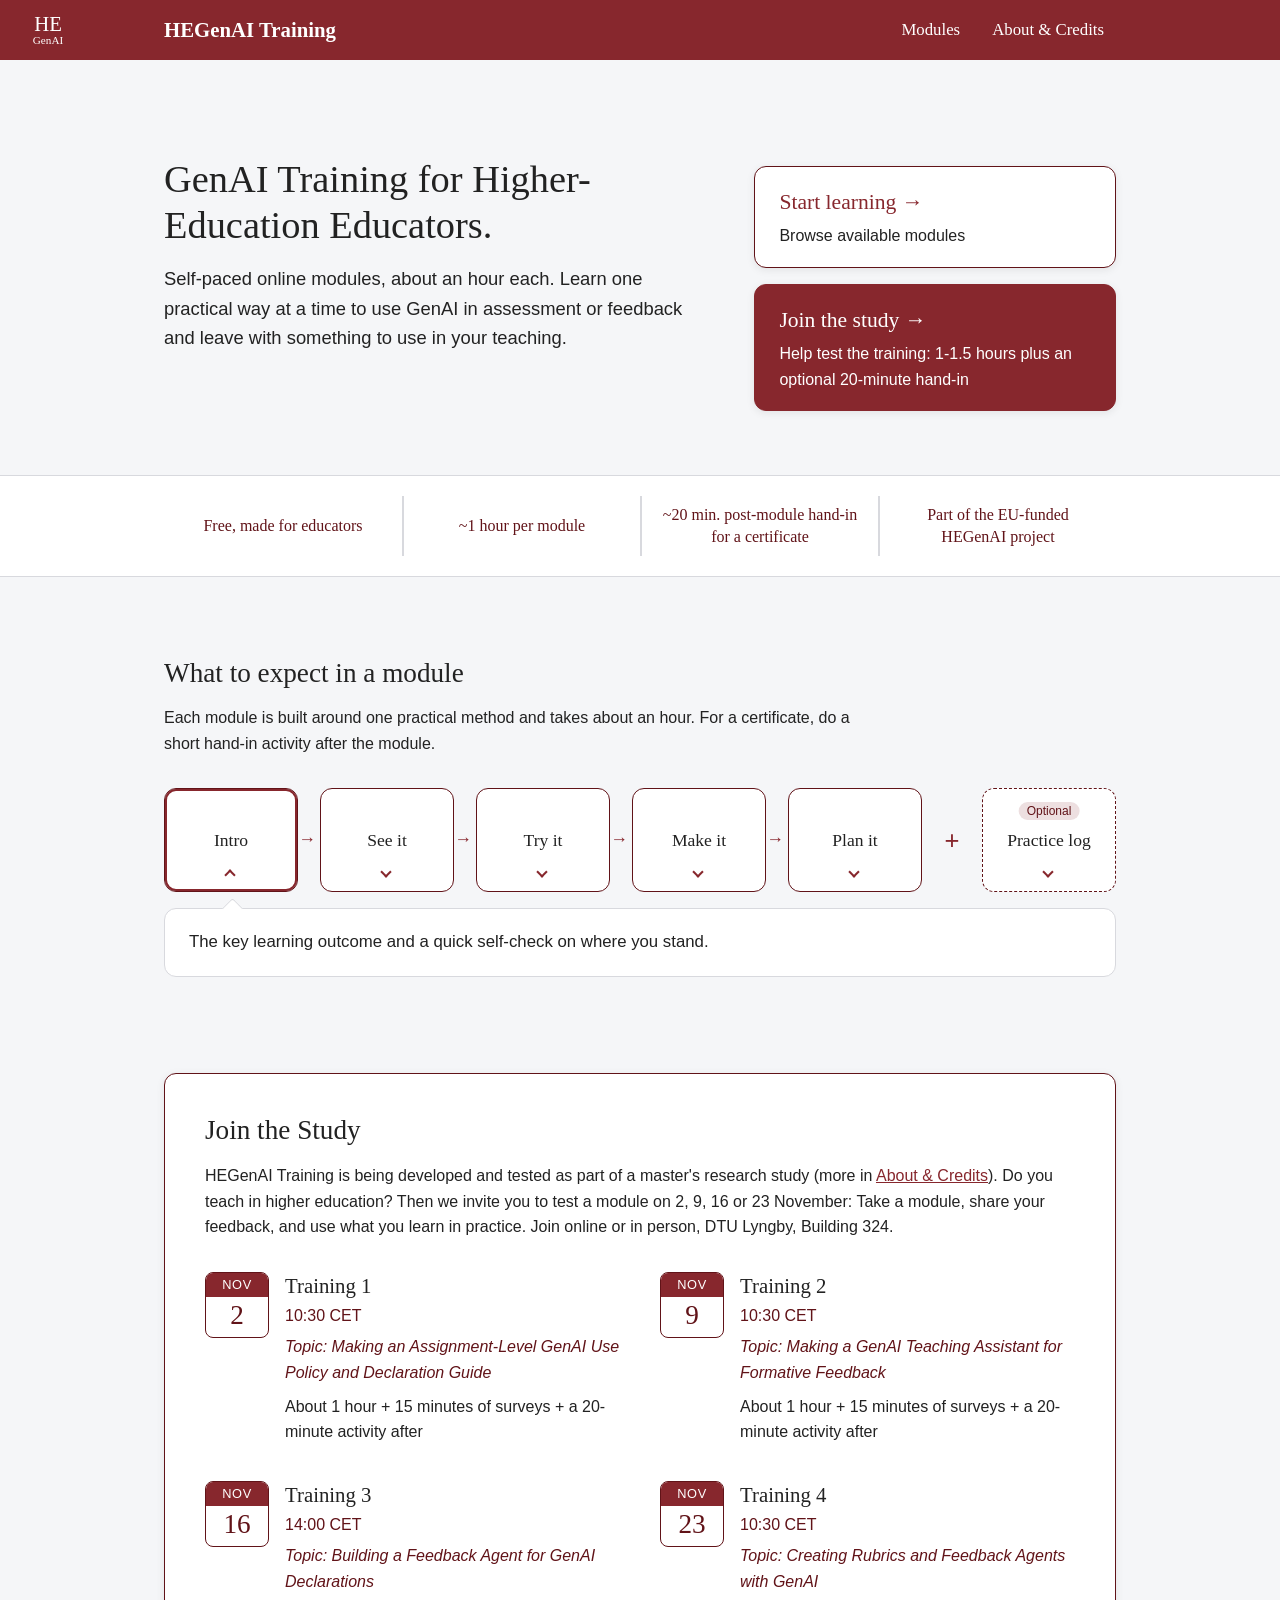
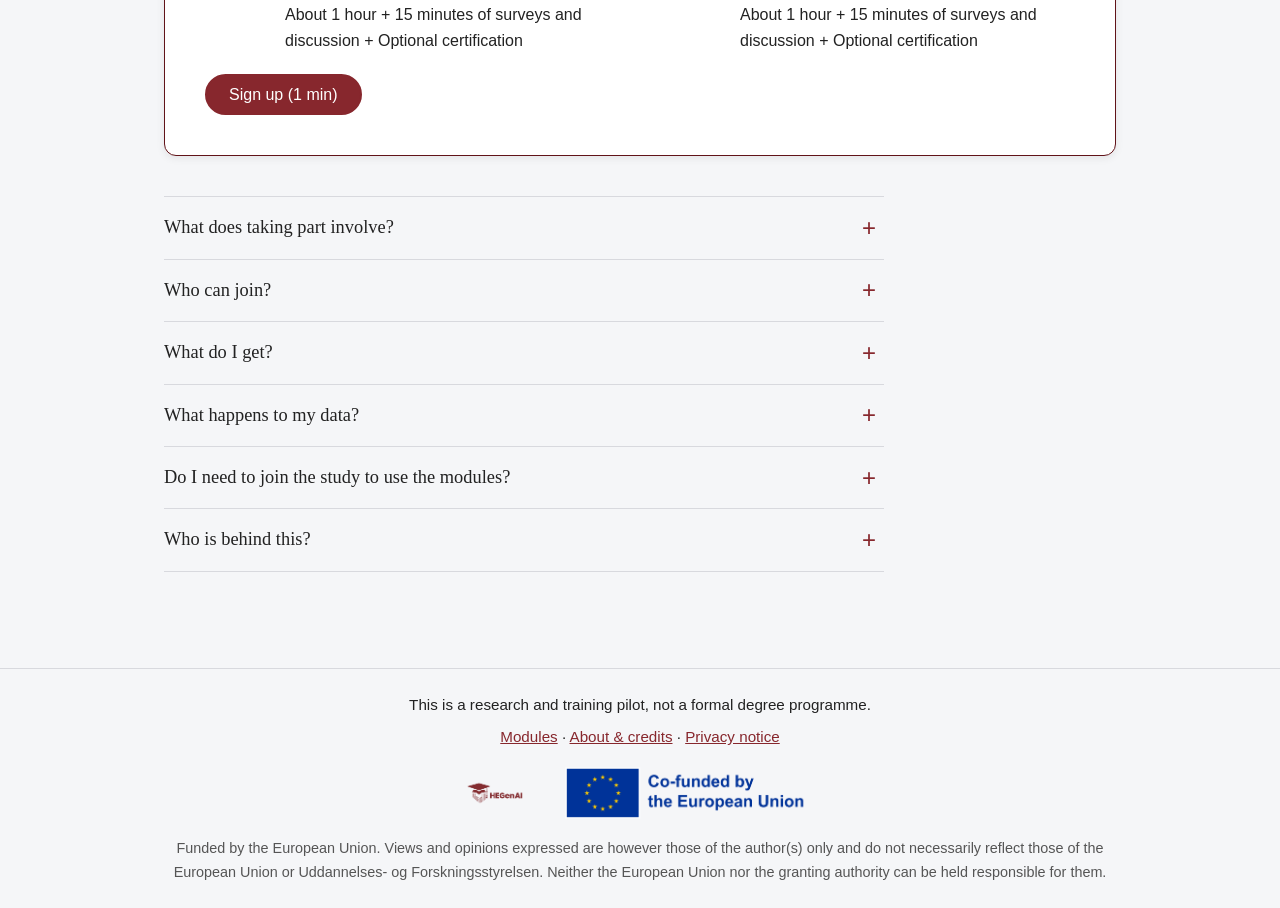
==== commit b62b698a: "Use the HEGenAI logo with text in the footer" ====
--- a/index.html
+++ b/index.html
@@ -223,7 +223,7 @@
         <p>This is a research and training pilot, not a formal degree programme.</p>
         <p class="footer-links"><a href="modules.html">Modules</a> · <a href="about.html#credits">About &amp; credits</a> · <a href="privacy.html">Privacy notice</a></p>
         <div class="footer-logos">
-            <img class="footer-logo" src="assets/HEGenAI-logo-red.png" alt="HEGenAI">
+            <img class="footer-logo" src="assets/HEGenAI-logo-text-red.png" alt="HEGenAI">
             <img class="footer-logo" src="assets/EU-emplem-co-founded.png" alt="Co-funded by the European Union">
         </div>
         <p class="funding-disclaimer">Funded by the European Union. Views and opinions expressed are however those of the author(s) only and do not necessarily reflect those of the European Union or Uddannelses- og Forskningsstyrelsen. Neither the European Union nor the granting authority can be held responsible for them.</p>
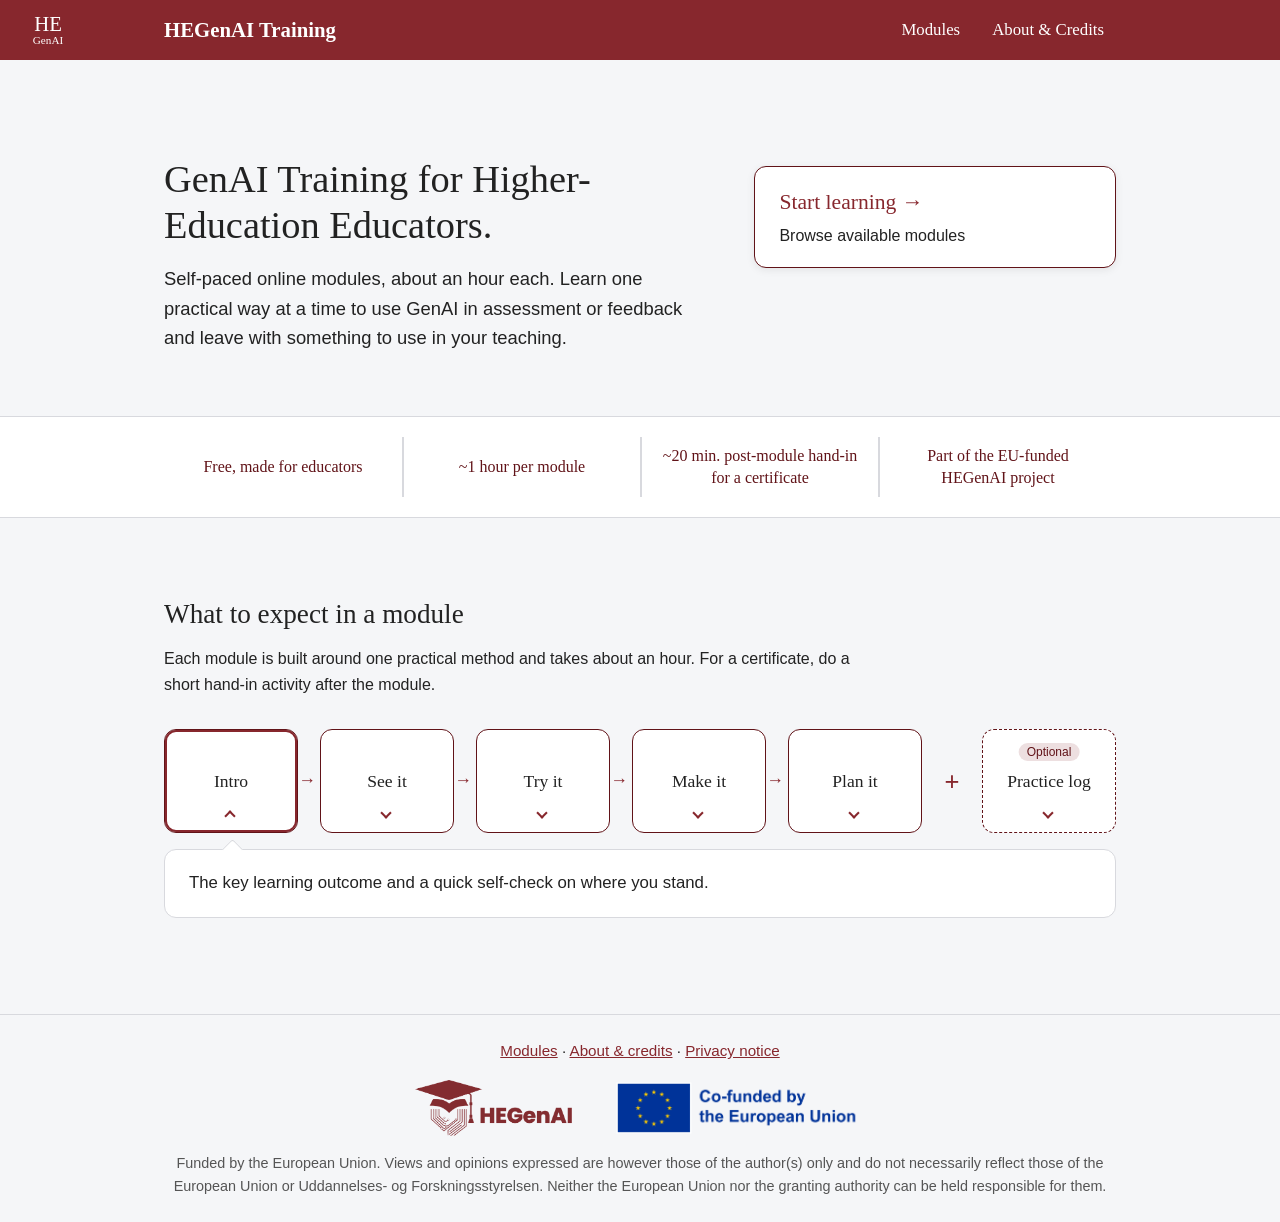
==== commit 9076521d: "Rewrite About & Credits and remove the study section Move the study and project background to a new " ====
--- a/index.html
+++ b/index.html
@@ -46,13 +46,6 @@
                         <span class="start-tile-title">Start learning</span>
                         <span class="start-tile-text">Browse available modules</span>
                     </a>
-                    <!-- STUDY: remove when sign-ups close -->
-                    <!-- Then replace this tile with an "About the project" tile linking to about.html. -->
-                    <a class="start-tile start-tile-accent" href="#study">
-                        <span class="start-tile-title">Join the study</span>
-                        <span class="start-tile-text">Help test the training: 1-1.5 hours plus an optional 20-minute hand-in</span>
-                    </a>
-                    <!-- /STUDY -->
                 </div>
             </section>
         </div>
@@ -138,89 +131,11 @@
                 </div>
             </section>
 
-            <!-- STUDY: remove when sign-ups close -->
-            <section class="section" id="study">
-                <div class="study-card">
-                    <h2>Join the Study</h2>
-                    <p>HEGenAI Training is being developed and tested as part of a master's research study (more in <a href="about.html">About &amp; Credits</a>). Do you teach in higher education? Then we invite you to test a module on 2, 9, 16 or 23 November: Take a module, share your feedback, and use what you learn in practice. Join online or in person, DTU Lyngby, Building 324.</p>
-
-                    <ul class="study-events">
-                        <li class="study-event">
-                            <time class="event-date" datetime="2026-11-02"><span class="event-day">2</span> <span class="event-month">Nov</span></time>
-                            <div>
-                                <h3>Training 1</h3>
-                                <p class="event-time">10:30 CET</p>
-                                <p class="event-topic">Topic: Making an Assignment-Level GenAI Use Policy and Declaration Guide</p>
-                                <p>About 1 hour + 15 minutes of surveys + a 20-minute activity after</p>
-                            </div>
-                        </li>
-                        <li class="study-event">
-                            <time class="event-date" datetime="2026-11-09"><span class="event-day">9</span> <span class="event-month">Nov</span></time>
-                            <div>
-                                <h3>Training 2</h3>
-                                <p class="event-time">10:30 CET</p>
-                                <p class="event-topic">Topic: Making a GenAI Teaching Assistant for Formative Feedback</p>
-                                <p>About 1 hour + 15 minutes of surveys + a 20-minute activity after</p>
-                            </div>
-                        </li>
-                        <li class="study-event">
-                            <time class="event-date" datetime="2026-11-16"><span class="event-day">16</span> <span class="event-month">Nov</span></time>
-                            <div>
-                                <h3>Training 3</h3>
-                                <p class="event-time">14:00 CET</p>
-                                <p class="event-topic">Topic: Building a Feedback Agent for GenAI Declarations</p>
-                                <p>About 1 hour + 15 minutes of surveys and discussion + Optional certification</p>
-                            </div>
-                        </li>
-                        <li class="study-event">
-                            <time class="event-date" datetime="2026-11-23"><span class="event-day">23</span> <span class="event-month">Nov</span></time>
-                            <div>
-                                <h3>Training 4</h3>
-                                <p class="event-time">10:30 CET</p>
-                                <p class="event-topic">Topic: Creating Rubrics and Feedback Agents with GenAI</p>
-                                <p>About 1 hour + 15 minutes of surveys and discussion + Optional certification</p>
-                            </div>
-                        </li>
-                    </ul>
-                    <p> </p>
-
-                    <p><a class="pill-button" href="https://www.survey-xact.dk/LinkCollector?key=PE5CLT7CJ5C2" target="_blank" rel="noopener noreferrer">Sign up (1 min)</a></p>
-                </div>
-
-                <div class="faq">
-                    <details class="faq-item" name="faq">
-                        <summary>What does taking part involve?</summary>
-                        <p>Sign up, join one or more sessions where you do a module, answer short surveys before and after, and do a short activity to hand in within 2 weeks from the session.</p>
-                    </details>
-                    <details class="faq-item" name="faq">
-                        <summary>Who can join?</summary>
-                        <p>Anyone teaching in higher education, in any discipline and with any level of GenAI experience.</p>
-                    </details>
-                    <details class="faq-item" name="faq">
-                        <summary>What do I get?</summary>
-                        <p>Learn one practical way to use GenAI in assessment or feedback, and keep what you make with it.</p>
-                    </details>
-                    <details class="faq-item" name="faq">
-                        <summary>What happens to my data?</summary>
-                        <p>Taking part is voluntary and you can withdraw at any time. Progress and self-check answers stay in your own browser. Details are in the <a href="privacy.html">privacy notice</a>.</p>
-                    </details>
-                    <details class="faq-item" name="faq">
-                        <summary>Do I need to join the study to use the modules?</summary>
-                        <p>No. The study is a separate, optional way to take part.</p>
-                    </details>
-                    <details class="faq-item" name="faq">
-                        <summary>Who is behind this?</summary>
-                        <p>A master's thesis at DTU, part of the Erasmus+ HEGenAI project. More in <a href="about.html">About &amp; Credits</a>.</p>
-                    </details>
-                </div>
-            </section>
-            <!-- /STUDY -->
         </div>
 
     </main>
 
     <footer class="site-footer">
-        <p>This is a research and training pilot, not a formal degree programme.</p>
         <p class="footer-links"><a href="modules.html">Modules</a> · <a href="about.html#credits">About &amp; credits</a> · <a href="privacy.html">Privacy notice</a></p>
         <div class="footer-logos">
             <img class="footer-logo" src="assets/HEGenAI-logo-text-red.png" alt="HEGenAI">
--- a/style.css
+++ b/style.css
@@ -409,8 +409,8 @@
 
 /* Landing page: main holds full-width bands, so it takes over the sticky-footer
    role of .site-container, and the containers inside it set the spacing. The
-   gaps grow with the weight of the break: most room around the ribbon and
-   before the study, less inside sections. */
+   gaps grow with the weight of the break: most room around the ribbon,
+   less inside sections. */
 .home {
     flex: 1 0 auto;
     width: 100%;
@@ -484,7 +484,7 @@
     transition: box-shadow 0.15s ease;
 }
 
-/* Hover draws a thicker line just inside the edge: red on white, white on red. */
+/* Hover draws a thicker red line just inside the edge. */
 .start-tile:hover {
     box-shadow: inset 0 0 0 2px var(--primary), 0 2px 8px rgba(0, 0, 0, 0.08);
     text-decoration: none;
@@ -505,20 +505,6 @@
 
 .start-tile-text {
     display: block;
-}
-
-.start-tile-accent {
-    border-color: var(--primary);
-    background-color: var(--primary);
-    color: white;
-}
-
-.start-tile-accent .start-tile-title {
-    color: white;
-}
-
-.start-tile-accent:hover {
-    box-shadow: inset 0 0 0 2px white, 0 2px 8px rgba(0, 0, 0, 0.08);
 }
 
 @media (min-width: 800px) {
@@ -870,99 +856,62 @@
 }
 
 
-.faq {
+.notice {
     max-width: 720px;
-    margin-top: 24px;
-    border-top: 1px solid var(--line);
-}
-
-.faq-item {
-    border-bottom: 1px solid var(--line);
-}
-
-.faq-item summary {
-    position: relative;
-    padding: 16px 40px 16px 0;
-    font-family: Georgia, serif;
-    font-size: 1.15rem;
-    cursor: pointer;
-    list-style: none;
-}
-
-.faq-item summary::-webkit-details-marker {
-    display: none;
-}
-
-.faq-item summary::after {
-    content: "+";
-    position: absolute;
-    top: 50%;
-    right: 8px;
-    transform: translateY(-50%);
-    font-family: Arial, sans-serif;
+    margin: 0 auto;
+}
+
+.notice h1,
+.page-title {
+    margin: 0 0 8px;
+    font-size: 2.2rem;
+}
+
+.page-subtitle {
+    margin: 0 0 12px;
+    color: var(--text-muted);
+    font-size: 1.2rem;
+    line-height: 1.4;
+}
+
+.module-subtitle {
+    margin: -4px 0 8px;
+    color: var(--text-muted);
+    font-size: 0.95rem;
+    line-height: 1.4;
+}
+
+.notice h2 {
+    margin: 32px 0 8px;
     font-size: 1.5rem;
-    color: var(--primary);
-}
-
-.faq-item[open] summary::after {
-    content: "−";
-}
-
-.faq-item summary:hover {
-    color: var(--primary);
-}
-
-.faq-item summary:focus-visible {
-    outline: 3px solid var(--primary);
-    outline-offset: 2px;
-}
-
-.faq-item p {
-    margin: 0 0 16px;
-}
-
-
-/* The white card holds the invitation and the sign-up button; the FAQs follow below it. */
-.study-card {
-    padding: 40px;
-    border: 1px solid var(--primary-dark);
-    border-radius: 12px;
-    background-color: white;
-    box-shadow: 0 2px 8px rgba(0, 0, 0, 0.08);
-}
-
-.study-card > :last-child {
-    margin-bottom: 0;
-}
-
-/* Inside the card the text may use the card's full width. */
-.study-card p {
-    max-width: none;
-}
-
-#study .faq {
-    margin-top: 40px;
-}
-
-/* The two events side by side, each with a calendar-style date;
-   stacked on narrow screens. */
-.section .study-events {
+}
+
+.notice ul {
+    padding-left: 20px;
+}
+
+.notice section {
+    margin: 0 0 8px;
+}
+
+/* Past training sessions on the About page: a calendar-style date beside
+   the linked module title; two columns, stacked on narrow screens. */
+ul.session-list {
     display: grid;
     grid-template-columns: repeat(2, minmax(0, 1fr));
-    gap: 36px 40px;
-    margin: 32px 0 20px;
+    gap: 24px 32px;
+    margin: 24px 0 8px;
     padding: 0;
     list-style: none;
 }
 
-.section .study-event {
+.session-item {
     display: flex;
-    align-items: flex-start;
+    align-items: center;
     gap: 16px;
-    max-width: none;
-}
-
-.event-date {
+}
+
+.session-date {
     flex: none;
     display: flex;
     flex-direction: column;
@@ -974,7 +923,7 @@
     text-align: center;
 }
 
-.event-month {
+.session-month {
     align-self: stretch;
     padding: 2px 0;
     background-color: var(--primary);
@@ -985,7 +934,7 @@
     color: white;
 }
 
-.event-day {
+.session-day {
     order: 1; /* under the month, as on a calendar page */
     padding: 4px 0 6px;
     font-family: Georgia, serif;
@@ -994,78 +943,15 @@
     color: var(--primary-dark);
 }
 
-.study-event h3 {
-    margin: 2px 0 4px;
-    font-size: 1.3rem;
-}
-
-.study-event p {
+.session-title {
     margin: 0;
 }
 
-.study-event .event-time {
-    margin-bottom: 6px;
-    font-weight: 400;
-    color: var(--primary-dark);
-}
-
-.study-event .event-topic {
-    margin-bottom: 8px;
-    font-style: italic;
-    color: var(--primary-dark);
-}
-
 @media (max-width: 720px) {
 
-    .section .study-events {
+    ul.session-list {
         grid-template-columns: 1fr;
     }
-}
-
-@media (max-width: 550px) {
-
-    .study-card {
-        padding: 24px 16px;
-    }
-}
-
-
-.notice {
-    max-width: 720px;
-    margin: 0 auto;
-}
-
-.notice h1,
-.page-title {
-    margin: 0 0 8px;
-    font-size: 2.2rem;
-}
-
-.page-subtitle {
-    margin: 0 0 12px;
-    color: var(--text-muted);
-    font-size: 1.2rem;
-    line-height: 1.4;
-}
-
-.module-subtitle {
-    margin: -4px 0 8px;
-    color: var(--text-muted);
-    font-size: 0.95rem;
-    line-height: 1.4;
-}
-
-.notice h2 {
-    margin: 32px 0 8px;
-    font-size: 1.5rem;
-}
-
-.notice ul {
-    padding-left: 20px;
-}
-
-.notice section {
-    margin: 0 0 8px;
 }
 
 #module-list {
@@ -2524,19 +2410,6 @@
     }
 }
 
-/* Certificate section (certificate.js). */
-.certificate-form .tick-item {
-    margin: 16px 0;
-}
-
-.certificate-form .tick-item::before {
-    content: none;
-}
-
-.certificate-form .form-group {
-    max-width: 28rem;
-}
-
 .module-video {
     display: block;
     width: 100%;
@@ -2668,7 +2541,7 @@
     }
 }
 
-/* Module 3: a simplified agent builder with notes (M3_BUILDER_FIGURE in modules-data.js).
+/* Module 3: a simplified agent builder with notes (M3_BUILDER_FIGURE in modules/module-3-feedback-with-genai.js).
    Wide screens: notes beside the window with arrows. Narrow screens: each note under its field. */
 .builder-figure {
     --bf-change: #b4461a;
@@ -2965,13 +2838,7 @@
     color: var(--text-muted);
 }
 
-.reply-source {
-    margin: 12px 0 0;
-    font-size: 0.9rem;
-    color: var(--text-muted);
-}
-
-/* Two-way slider (see buildSlider in modules-data.js). A banner holds a track with two
+/* Two-way slider (see buildSlider in modules/module-2-feedback-genai-declarations.js). A banner holds a track with two
    options; the thumb slides to the chosen one and the matching panel shows below. No script:
    radio buttons and :has(). By default the first option is green and the second red;
    add slider-reversed to swap them. Colours match the .check-label-ok and .check-label-miss tags. */
@@ -3239,18 +3106,6 @@
     text-align: left;
 }
 
-/* Module 4: where each test draft lands on the rubric. */
-.rubric-place {
-    display: inline-block;
-    min-width: 5.5em;
-    padding: 1px 7px;
-    border-radius: 999px;
-    background-color: var(--primary-tint);
-    font-size: 0.85rem;
-    font-weight: 700;
-    text-align: center;
-}
-
 /* Module 4: the five steps of the module as a strip. */
 .journey-figure {
     margin: 14px 0 6px;
